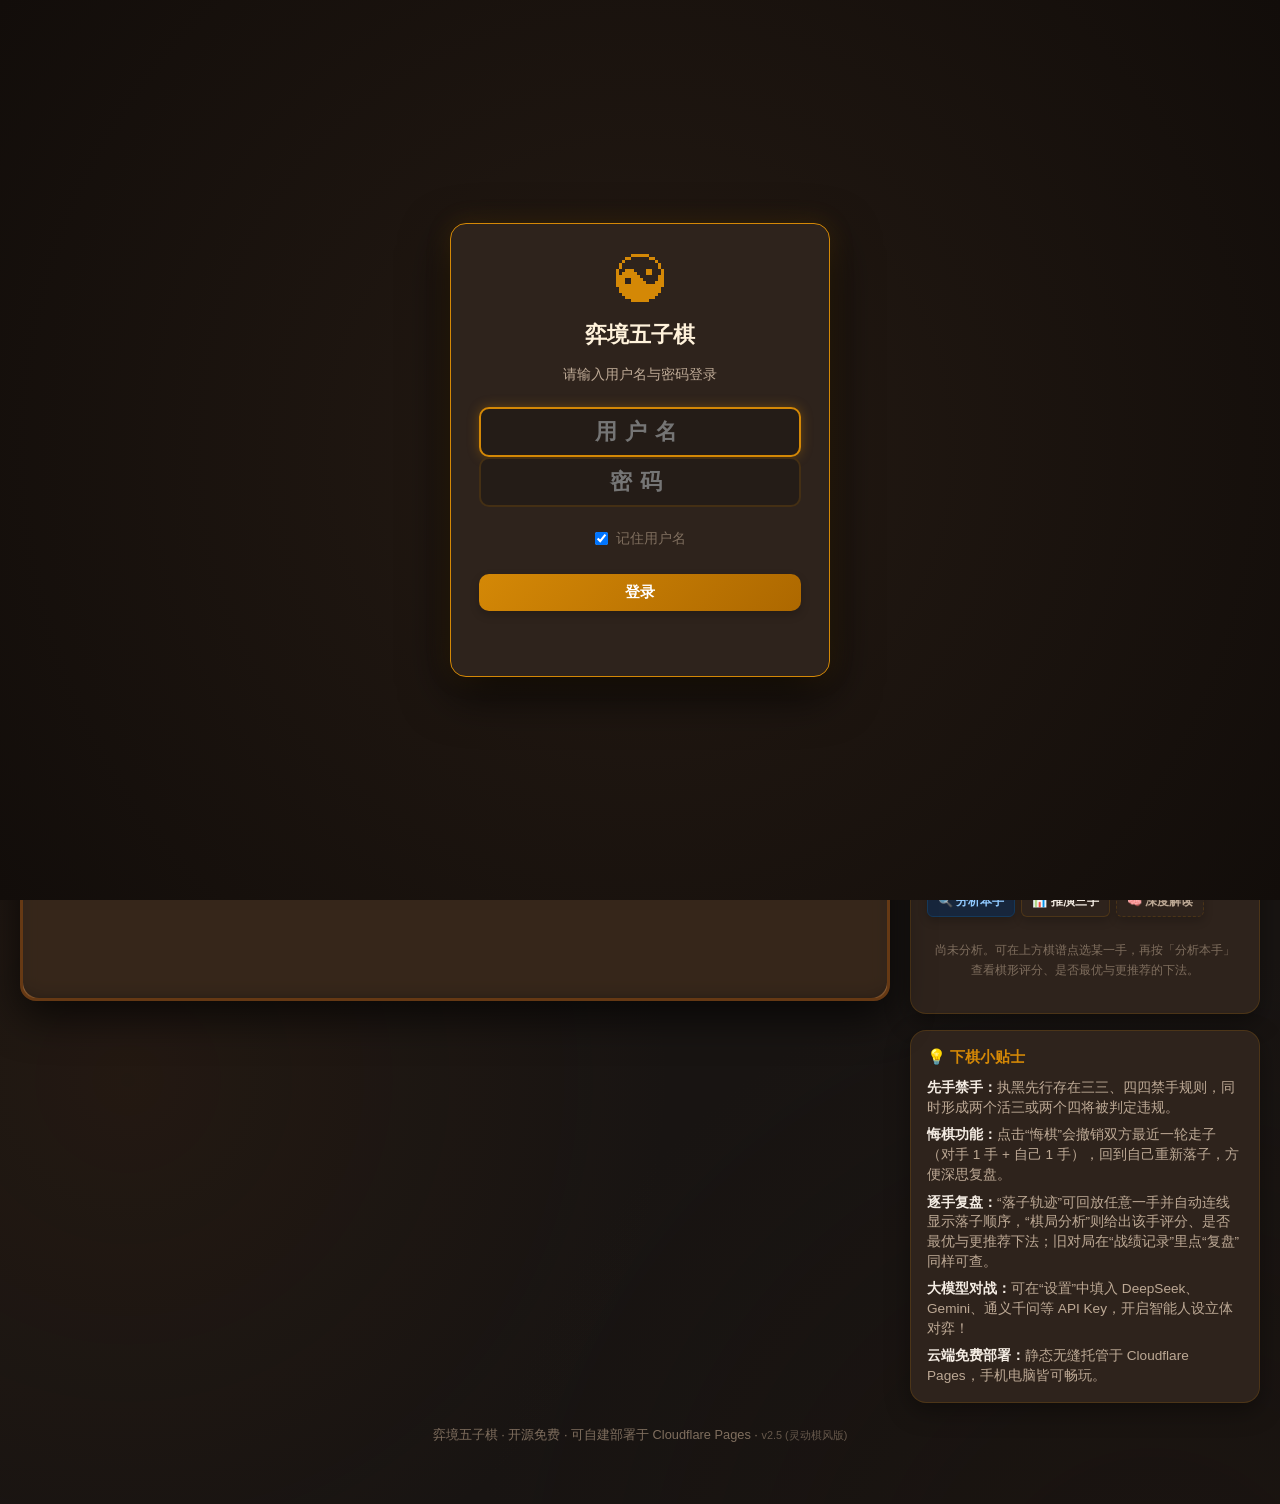
==== index.html @ d037db0f "fix: 深度支持 Claude/Anthropic 各种 SSE 流式结构与非流式数据提取" ====
<!DOCTYPE html>
<html lang="zh-CN">
<head>
  <meta charset="UTF-8">
  <meta name="viewport" content="width=device-width, initial-scale=1.0, maximum-scale=5.0, viewport-fit=cover">
  <title>弈境五子棋 · 多用户联机与 AI 对弈</title>
  <meta name="description" content="在线五子棋平台：多账号登录、实时联机对战、人机对弈（本地算法 / 大模型 DeepSeek、Gemini、OpenAI），先手三三四四禁手规则。">
  <link rel="stylesheet" href="css/style.css?v=2026.10.21-openmind-v6">
  <link rel="icon" href="data:image/svg+xml,<svg xmlns='http://www.w3.org/2000/svg' viewBox='0 0 100 100'><circle cx='50' cy='50' r='46' fill='%23222'/><circle cx='40' cy='38' r='10' fill='%23666'/></svg>">
  <script>
    (function() {
      try {
        // 上次登录过的设备先乐观放行，避免闪一下登录页；
        // 真正的会话校验由 app.js 调 /api/auth/me 完成，失败会退回登录页。
        if (localStorage.getItem('gomoku_session') === '1') {
          document.documentElement.classList.add('app-unlocked');
        }
      } catch (e) {}
    })();
  </script>
</head>
<body>
  <!-- 登录 / 首次初始化 -->
  <div id="authOverlay" class="auth-overlay">
    <div class="auth-card" id="authCard">
      <div class="auth-icon">☯</div>
      <h2 class="auth-title" id="authTitle">弈境五子棋</h2>
      <p class="auth-desc" id="authDesc">请输入用户名与密码登录</p>

      <div class="auth-input-group">
        <input type="text" id="authUsername" class="auth-input" maxlength="20"
               placeholder="用户名" autocomplete="username" autofocus>
        <input type="password" id="authPassword" class="auth-input" maxlength="128"
               placeholder="密码" autocomplete="current-password">
      </div>

      <div class="auth-remember-row">
        <label class="checkbox-label">
          <input type="checkbox" id="authRememberMe" checked> 记住用户名
        </label>
      </div>

      <button id="btnUnlockApp" class="btn btn-primary btn-block">登录</button>
      <div id="authErrorMsg" class="auth-error-msg"></div>
    </div>
  </div>

  <!-- 对局大厅 -->
  <div id="lobbyOverlay" class="lobby-overlay" hidden>
    <div class="lobby-panel">
      <header class="lobby-head">
        <div class="lobby-brand"><span class="logo-icon">☯</span> 对局大厅</div>
        <div class="lobby-user">
          <span id="lobbyUserText" class="lobby-user-text"></span>
          <button type="button" id="btnLobbyAdmin" class="btn btn-outline-sm" hidden>👥 用户管理</button>
          <button type="button" id="btnLobbyLogout" class="btn btn-outline-sm">退出登录</button>
        </div>
      </header>

      <div class="lobby-grid">
        <section class="lobby-card">
          <h3>♟ 开始对局</h3>
          <p class="card-hint">选好执棋方创建房间，把房间码发给对手</p>
          <div class="lobby-color-group" id="lobbyColorGroup">
            <button type="button" class="lobby-color-btn is-active" data-color="black">执黑先行</button>
            <button type="button" class="lobby-color-btn" data-color="white">执白后行</button>
            <button type="button" class="lobby-color-btn" data-color="random">随机</button>
          </div>
          <button type="button" id="btnCreateGame" class="btn btn-primary btn-block">＋ 创建房间</button>

          <hr class="lobby-hr">
          <h4>🔗 加入房间</h4>
          <div class="lobby-join-row">
            <input type="text" id="lobbyRoomInput" class="form-control" maxlength="6"
                   placeholder="6 位房间码" autocomplete="off">
            <button type="button" id="btnJoinGame" class="btn btn-info">加入</button>
          </div>

          <hr class="lobby-hr">
          <h4>🤖 与 AI 对弈</h4>
          <p class="card-hint">不等人，直接和本地算法或大模型下一局</p>
          <button type="button" id="btnPlayAI" class="btn btn-secondary btn-block">进入人机对弈</button>
        </section>

        <section class="lobby-card">
          <h3>📋 我的对局</h3>
          <div id="lobbyMyGames" class="lobby-list"><p class="lobby-empty">加载中…</p></div>
        </section>

        <section class="lobby-card">
          <h3>⏳ 等待中的房间</h3>
          <div id="lobbyWaiting" class="lobby-list"><p class="lobby-empty">加载中…</p></div>
          <hr class="lobby-hr">
          <h3>🟢 在线玩家</h3>
          <div id="lobbyOnline" class="lobby-list"><p class="lobby-empty">加载中…</p></div>
        </section>
      </div>
    </div>
  </div>

  <!-- 用户管理（仅管理员） -->
  <div id="adminModal" class="modal-overlay">
    <div class="modal-card">
      <div class="modal-header">
        <h2>👥 用户管理</h2>
        <button class="modal-close" id="btnAdminClose">&times;</button>
      </div>
      <div class="modal-body">
        <div class="admin-create">
          <input type="text" id="adminNewName" class="form-control" placeholder="用户名（3-20位）" maxlength="20">
          <input type="password" id="adminNewPass" class="form-control" placeholder="密码（≥6位）" maxlength="128">
          <select id="adminNewRole" class="form-control">
            <option value="user">普通用户</option>
            <option value="admin">管理员</option>
          </select>
          <button type="button" id="btnAdminCreate" class="btn btn-primary">＋ 新建</button>
        </div>
        <div id="adminError" class="admin-error"></div>
        <div id="adminUserList" class="admin-user-list"></div>
      </div>
    </div>
  </div>

  <div class="app-container">
    <!-- 顶部导航栏 -->
    <header class="navbar">
      <div class="nav-brand">
        <span class="logo-icon">☯</span>
        <h1>弈境五子棋</h1>
        <span class="badge badge-local" id="engineBadge">本地算法</span>
      </div>

      <div class="nav-quick-controls">
        <div class="quick-select-group">
          <label for="difficultySelect">难度：</label>
          <select id="difficultySelect" class="form-select-sm">
            <option value="low">入门低难度</option>
            <option value="medium" selected>业余中难度</option>
            <option value="high">大师高难度</option>
            <option value="pro">职业级 (VCF杀棋)</option>
          </select>
        </div>

        <div class="quick-select-group">
          <label for="engineSelect">模式：</label>
          <select id="engineSelect" class="form-select-sm">
            <option value="local" selected>本地算法 (人机)</option>
            <option value="llm">大模型 (人机)</option>
          </select>
        </div>

        <div class="quick-select-group" id="quickPlaystyleGroup" style="display: none;">
          <label for="quickPlaystyleSelect">棋风：</label>
          <select id="quickPlaystyleSelect" class="form-select-sm" title="大模型棋路风格">
            <option value="openmind" selected>🌌 天马行空</option>
            <option value="aggressive">⚔️ 狂暴猛攻</option>
            <option value="defensive">🛡️ 太极坚壁</option>
            <option value="balanced">⚖️ 经典稳健</option>
          </select>
        </div>

        <button id="btnLobby" class="btn-icon" title="返回对局大厅">🏛 大厅</button>
        <button id="btnSoundToggle" class="btn-icon" title="切换声音">🔊 声音开</button>
        <button id="btnRules" class="btn-icon" title="五子棋与禁手规则">📖 规则</button>
        <button id="btnAdmin" class="btn-icon" title="用户管理（仅管理员）" hidden>👥 用户</button>
        <span class="nav-user" id="navUser" title="当前登录用户"></span>
        <button id="btnLockApp" class="btn-icon" title="退出登录">🚪 退出</button>
      </div>
    </header>

    <!-- 战绩与状态快捷横幅 -->
    <section class="stats-banner">
      <div id="statsBarText" class="stats-summary">
        战绩加载中...
      </div>
      <div class="rules-pill" title="标准五子棋规则：先手黑棋不可下三三、四四禁手">
        ⚠️ 先手禁手限制已生效
      </div>
    </section>

    <!-- 核心棋盘与操作区 -->
    <main class="main-layout">
      <!-- 棋盘区域 -->
      <section class="board-wrapper">
        <div class="goban-frame">
          <canvas id="boardCanvas"></canvas>

          <!-- 开局面板：选择先手 → 正式开始 -->
          <div class="start-overlay" id="startOverlay">
            <div class="start-card">
              <div class="start-icon">☯</div>
              <h2 class="start-title">准备开局</h2>
              <p class="start-desc">选择你的执棋方，点击「开始对局」正式落子</p>

              <div class="start-color-group" id="startColorGroup">
                <button type="button" class="start-color-btn is-active" data-color="1">
                  <span class="stone-dot stone-dot-black"></span>
                  <span class="start-color-name">执黑先行</span>
                  <span class="start-color-hint">先手 · 受三三/四四禁手限制</span>
                </button>
                <button type="button" class="start-color-btn" data-color="2">
                  <span class="stone-dot stone-dot-white"></span>
                  <span class="start-color-name">执白后行</span>
                  <span class="start-color-hint">后手 · 无禁手限制</span>
                </button>
              </div>

              <button type="button" id="btnStartGame" class="btn btn-primary btn-block">▶ 开始对局</button>
            </div>
          </div>
        </div>
      </section>

      <!-- 侧边栏：对局控制面板 + AI 棋手卡片与对话 -->
      <aside class="side-panel">
        <!-- 对局状态卡 -->
        <div class="board-status-bar">
          <div class="status-left">
            <span id="turnBadge" class="turn-badge turn-black">黑方回合</span>
            <span id="statusText" class="status-text">轮到您落子</span>
          </div>
          <div class="status-right">
            <div class="stat-pill">
              <span class="pill-label">步数</span>
              <span id="stepCount" class="pill-value">0</span>
            </div>
            <div class="stat-pill">
              <span class="pill-label">时间</span>
              <span id="gameTimer" class="pill-value">00:00</span>
            </div>
          </div>
        </div>

        <!-- 操作按钮工具栏 -->
        <div class="toolbar">
          <button id="btnNewGame" class="btn btn-primary" title="重新开始一局">
            <span class="btn-icon-text">🔄</span> 重新开局
          </button>
          <button id="btnUndo" class="btn btn-warning" title="悔棋（撤销双方最近一轮，回到自己重新落子）">
            <span class="btn-icon-text">↩️</span> 悔棋
          </button>
          <button id="btnHint" class="btn btn-info" title="AI 为你提示当前最优落子点">
            <span class="btn-icon-text">💡</span> 走法提示
          </button>
          <button id="btnReplay" class="btn btn-secondary" title="进入/退出落子轨迹回放">
            <span class="btn-icon-text">⏪</span> 落子回放
          </button>
          <button id="btnAnalyze" class="btn btn-info" title="分析当前焦点那一手的棋形与优劣">
            <span class="btn-icon-text">🔍</span> 分析本手
          </button>
          <button id="btnResign" class="btn btn-danger" title="主动认输">
            <span class="btn-icon-text">🏳️</span> 认输
          </button>
          <button id="btnHistory" class="btn btn-secondary" title="查看战绩统计与历史记录">
            <span class="btn-icon-text">📜</span> 战绩记录
          </button>
          <button id="btnSettings" class="btn btn-secondary" title="配置对战难度、大模型接口与规则">
            <span class="btn-icon-text">⚙️</span> 设置
          </button>
        </div>

        <!-- AI 卡片 -->
        <div class="panel-card ai-card">
          <div class="ai-avatar-wrapper">
            <div class="ai-avatar">🤖</div>
            <div class="ai-info">
              <h3 id="aiCardTitle">AI 棋客</h3>
              <div class="ai-meta-row">
                <span class="ai-tag">博弈对手</span>
                <span class="ai-playstyle-pill" id="aiPlaystylePill" style="display: none;">🌌 天马行空</span>
              </div>
            </div>
          </div>

          <!-- AI 实时对话气泡 -->
          <div id="aiSpeechBubble" class="ai-speech-bubble">
            <div class="bubble-arrow"></div>
            <p id="aiSpeechText">棋逢对手，请赐教！</p>
          </div>
        </div>

        <!-- 落子轨迹与逐手回放 -->
        <div class="panel-card replay-card" id="replayCard">
          <div class="card-head">
            <h4 id="replayTitle">📜 落子轨迹</h4>
            <span class="head-badge" id="replayCount">0 手</span>
          </div>
          <p class="card-hint" id="replayHint">点击任意一手即可跳回当时的盘面</p>

          <div class="play-bar">
            <button id="btnRepFirst" class="btn-step" title="回到第 1 手">⏮</button>
            <button id="btnRepPrev" class="btn-step" title="上一手（键盘 ←）">◀</button>
            <button id="btnRepPlay" class="btn-step btn-step-play" title="自动播放棋谱">播放</button>
            <button id="btnRepNext" class="btn-step" title="下一手（键盘 →）">▶</button>
            <button id="btnRepLast" class="btn-step" title="跳到最新一手">⏭</button>
            <select id="repSpeed" class="form-select-sm rep-speed" title="自动播放速度">
              <option value="1500">慢</option>
              <option value="900" selected>常</option>
              <option value="450">快</option>
            </select>
          </div>

          <input type="range" id="repSlider" class="rep-slider" min="1" max="1" step="1" value="1" aria-label="回放进度">

          <div id="moveListContainer" class="move-list"></div>

          <button id="btnRepExit" class="btn btn-warning btn-block btn-sm" hidden>↩️ 返回当前对局</button>
        </div>

        <!-- 逐手 AI 分析 -->
        <div class="panel-card analysis-card" id="analysisCard">
          <div class="card-head">
            <h4>🔍 棋局分析</h4>
            <span class="head-badge" id="analysisScope">最新一手</span>
          </div>
          <p class="card-hint">本地引擎逐手定量评估，还可让大模型展开讲棋</p>

          <div class="analysis-actions">
            <button id="btnAnalyzeMove" class="btn btn-info btn-sm">🔍 分析本手</button>
            <button id="btnAnalyzeNext" class="btn btn-secondary btn-sm" title="推演接下来三手最可能的变化">📊 推演三手</button>
            <button id="btnAnalyzeDeep" class="btn btn-ghost btn-sm" title="调用已配置的大模型展开教练式讲解">🧠 深度解读</button>
          </div>

          <div id="analysisResult" class="analysis-result">
            <div class="empty-hint">尚未分析。可在上方棋谱点选某一手，再按「分析本手」查看棋形评分、是否最优与更推荐的下法。</div>
          </div>
        </div>

        <!-- 快速功能指南 -->
        <div class="panel-card tips-card">
          <h4>💡 下棋小贴士</h4>
          <ul class="tips-list">
            <li><strong>先手禁手：</strong>执黑先行存在三三、四四禁手规则，同时形成两个活三或两个四将被判定违规。</li>
            <li><strong>悔棋功能：</strong>点击“悔棋”会撤销双方最近一轮走子（对手 1 手 + 自己 1 手），回到自己重新落子，方便深思复盘。</li>
            <li><strong>逐手复盘：</strong>“落子轨迹”可回放任意一手并自动连线显示落子顺序，“棋局分析”则给出该手评分、是否最优与更推荐下法；旧对局在“战绩记录”里点“复盘”同样可查。</li>
            <li><strong>大模型对战：</strong>可在“设置”中填入 DeepSeek、Gemini、通义千问等 API Key，开启智能人设立体对弈！</li>
            <li><strong>云端免费部署：</strong>静态无缝托管于 Cloudflare Pages，手机电脑皆可畅玩。</li>
          </ul>
        </div>
      </aside>
    </main>

    <!-- 底部版权 -->
    <footer class="footer">
      <p>弈境五子棋 · 开源免费 · 可自建部署于 Cloudflare Pages · <span class="version-tag" style="opacity: 0.75; font-size: 0.85em;">v2.5 (灵动棋风版)</span></p>
    </footer>
  </div>

  <!-- Toast 提示组件 -->
  <div id="toast" class="toast"></div>

  <!-- 1. 设置弹窗 Modal -->
  <div id="settingsModal" class="modal-overlay">
    <div class="modal-card">
      <div class="modal-header">
        <h2>⚙️ 对弈与大模型设置</h2>
        <button class="modal-close">&times;</button>
      </div>

      <div class="modal-body">
        <!-- 先后手选择 -->
        <div class="form-group">
          <label class="form-label">执棋方选择：</label>
          <div class="radio-group">
            <label class="radio-label">
              <input type="radio" name="cfgPlayerColor" value="1"> 玩家执黑 (先手)
            </label>
            <label class="radio-label">
              <input type="radio" name="cfgPlayerColor" value="2"> 玩家执白 (后手，AI先下)
            </label>
          </div>
        </div>

        <!-- 对战模式选择 -->
        <div class="form-group">
          <label class="form-label">对弈模式：</label>
          <div class="radio-group">
            <label class="radio-label">
              <input type="radio" name="cfgAiEngine" value="local"> 本地智能算法 (人机对弈，零延迟免Key)
            </label>
            <label class="radio-label">
              <input type="radio" name="cfgAiEngine" value="llm"> 大模型 API (人机对弈，DeepSeek/Gemini等)
            </label>
          </div>
          <p class="card-hint">想和其他棋友对弈？请到「大厅」创建房间，或输入对方的房间码加入。</p>
        </div>

        <!-- 本地难度选择 -->
        <div class="form-group">
          <label class="form-label">本地引擎难度等级：</label>
          <div class="radio-group">
            <label class="radio-label">
              <input type="radio" name="cfgDifficulty" value="low"> 入门低难度 (轻松休闲)
            </label>
            <label class="radio-label">
              <input type="radio" name="cfgDifficulty" value="medium"> 业余中难度 (攻守兼备)
            </label>
            <label class="radio-label">
              <input type="radio" name="cfgDifficulty" value="high"> 大师高难度 (Alpha-Beta深度搜索)
            </label>
            <label class="radio-label">
              <input type="radio" name="cfgDifficulty" value="pro"> 职业级 (VCF连续冲四杀 + 后台深度搜索，每步约1.5秒)
            </label>
          </div>
        </div>

        <!-- 规则选项 -->
        <div class="form-group">
          <label class="form-label">规则限制：</label>
          <div class="checkbox-group">
            <label class="checkbox-label">
              <input type="checkbox" id="cfgCheckDoubleThree" checked> 开启先手三三禁手规则 (严格限制先手黑棋不可下双活三)
            </label>
            <label class="checkbox-label">
              <input type="checkbox" id="cfgCheckDoubleFour" checked> 开启先手四四禁手规则 (严格限制先手黑棋不可下双四)
            </label>
            <label class="checkbox-label">
              <input type="checkbox" id="cfgShowForbiddenMarks" checked> 在棋盘上以红色微标记提示当前禁手点
            </label>
            <label class="checkbox-label">
              <input type="checkbox" id="cfgShowMoveNumbers" checked> 在每颗棋子上标注手数（电子墨水屏/低对比度屏上更易分辨）
            </label>
          </div>
        </div>

        <!-- 大模型专用配置区块 -->
        <div id="llmConfigSection" class="llm-config-box">
          <h3 class="box-title">🤖 大模型 API 配置</h3>
          <p class="box-desc">支持任意兼容 OpenAI 接口规范的服务商。密钥保存在您的本地浏览器中，安全无泄露风险。落子采用流式输出，思考过程实时可见；若 45 秒内收不到任何数据，将自动改由本地引擎代下。</p>

          <div class="form-group">
            <label class="form-label">快速选择服务商：</label>
            <select id="cfgLlmProvider" class="form-control">
              <option value="deepseek">DeepSeek (推荐，高智商对弈)</option>
              <option value="gemini">Google Gemini (OpenAI兼容端点)</option>
              <option value="openai">OpenAI (ChatGPT)</option>
              <option value="qwen">阿里通义千问 (DashScope)</option>
              <option value="moonshot">月之暗面 (Kimi)</option>
              <option value="custom">自定义 / 本地 Ollama / OneAPI</option>
            </select>
          </div>

          <div class="form-group">
            <label class="form-label">API 基础路径 (Base URL)：</label>
            <input type="text" id="cfgLlmBaseUrl" class="form-control" placeholder="https://api.deepseek.com/v1">
          </div>

          <div class="form-group">
            <label class="form-label">API Key：</label>
            <div class="input-with-button">
              <input type="password" id="cfgLlmApiKey" class="form-control" placeholder="sk-xxxxxxxxxxxxxxxx">
              <button type="button" id="btnToggleKeyVisibility" class="btn btn-outline-sm">👁️ 显示</button>
            </div>
          </div>

          <div class="form-group">
            <label class="form-label">模型名称 (Model)：</label>
            <input type="text" id="cfgLlmModel" class="form-control" placeholder="deepseek-chat">
          </div>

          <div class="form-group">
            <label class="form-label">AI 对话人设性格：</label>
            <select id="cfgLlmPersona" class="form-control">
              <option value="humorous">幽默话痨 (风趣幽默，爱唠叨吐槽)</option>
              <option value="master">世外高人 (沉稳儒雅，蕴含禅意哲理)</option>
              <option value="tsundere">傲娇对手 (嘴硬心软，好胜心强)</option>
              <option value="analytical">严谨冷静 (理性精密，战术推演)</option>
            </select>
          </div>

          <div class="form-group">
            <label class="form-label">AI 战略棋风偏好 (打破套路)：</label>
            <select id="cfgLlmPlaystyle" class="form-control">
              <option value="openmind" selected>🌌 天马行空 (奇兵诡道，大局外势，局局不同 · 推荐)</option>
              <option value="aggressive">⚔️ 狂暴猛攻 (侵略如火，步步紧逼，主动做杀)</option>
              <option value="defensive">🛡️ 太极坚壁 (不动如山，严密防守，封堵要冲)</option>
              <option value="balanced">⚖️ 经典稳健 (攻守兼备，厚积薄发，大师风范)</option>
            </select>
            <p class="form-hint" style="font-size: 0.8rem; color: var(--text-dim); margin-top: 4px;">
              💡 选择「天马行空」时，大模型将获得 15x15 全局大局视野，不拘泥于死板局部，真正展现不同模型的战略灵性！
            </p>
          </div>

          <div class="form-group">
            <label class="form-label">思维活跃度 (Temperature: <span id="cfgTempDisplay">0.85</span>)：</label>
            <div class="range-with-val" style="display: flex; align-items: center; gap: 10px;">
              <input type="range" id="cfgLlmTemperature" class="form-control" min="0.1" max="1.2" step="0.05" value="0.85" style="flex: 1;">
            </div>
            <p class="form-hint" style="font-size: 0.8rem; color: var(--text-dim); margin-top: 4px;">
              数值越高，棋路越发散灵动、局局千变万化；数值越低，走法越收敛固定（推理模型如 R1/o1 忽略此项）。
            </p>
          </div>

          <div class="test-row">
            <button type="button" id="btnTestLlm" class="btn btn-secondary">🩺 检测模型（连通 + 对弈实测）</button>
          </div>
          <div id="llmTestResult" class="test-result"></div>
        </div>

        <!-- 跨设备配置同步 -->
        <div id="syncSection" class="sync-box">
          <h3 class="box-title">☁️ 跨设备同步配置</h3>
          <p class="box-desc">
            PC 上填好大模型后点「上传」得到一个同步码，手机浏览器输入同一串码点「拉取并套用」即可，省去在手机上敲长密钥。
            只同步设置（含 API Key、难度、先后手、规则与音效），不同步棋谱与战绩；云端保存 30 天，可随时覆盖上传或清除。
          </p>

          <div class="form-group">
            <label class="form-label" for="syncCodeInput">同步码：</label>
            <div class="sync-code-row">
              <input type="text" id="syncCodeInput" class="form-control sync-code-input" maxlength="16"
                     placeholder="10 位字母数字，或点右侧「🎲 新建」" autocomplete="off"
                     autocapitalize="characters" spellcheck="false">
              <button type="button" id="btnSyncNewCode" class="btn btn-outline-sm" title="随机生成一个新同步码">🎲 新建</button>
            </div>
          </div>

          <div class="sync-actions">
            <button type="button" id="btnSyncUpload" class="btn btn-primary btn-sm" title="把本机当前设置上传到该同步码">⬆️ 上传本机设置</button>
            <button type="button" id="btnSyncDownload" class="btn btn-info btn-sm" title="用该同步码的云端配置覆盖本机">⬇️ 拉取并套用</button>
            <button type="button" id="btnSyncCopy" class="btn btn-ghost btn-sm" title="复制同步码">📋 复制码</button>
            <button type="button" id="btnSyncDelete" class="btn btn-outline-danger btn-sm" title="删除云端保存的配置">🗑 清除云端</button>
          </div>

          <div id="syncStatus" class="sync-status"></div>

          <label class="checkbox-label sync-auto-row">
            <input type="checkbox" id="cfgSyncAuto" checked> 打开页面时自动拉取该同步码里更新过的配置（仅本机生效）
          </label>
        </div>
      </div>

      <div class="modal-footer">
        <button id="btnSaveSettings" class="btn btn-primary">保存设置</button>
      </div>
    </div>
  </div>

  <!-- 2. 战绩与历史记录 Modal -->
  <div id="historyModal" class="modal-overlay">
    <div class="modal-card modal-lg">
      <div class="modal-header">
        <h2>📜 战绩统计与历史对局</h2>
        <button class="modal-close">&times;</button>
      </div>

      <div class="modal-body">
        <!-- 统计面板 -->
        <div class="stats-grid">
          <div class="stat-card">
            <span class="stat-number" id="histTotal">0</span>
            <span class="stat-name">总对局</span>
          </div>
          <div class="stat-card text-success">
            <span class="stat-number" id="histWins">0</span>
            <span class="stat-name">胜局</span>
          </div>
          <div class="stat-card text-danger">
            <span class="stat-number" id="histLosses">0</span>
            <span class="stat-name">败局</span>
          </div>
          <div class="stat-card text-warning">
            <span class="stat-number" id="histWinRate">0%</span>
            <span class="stat-name">综合胜率</span>
          </div>
          <div class="stat-card">
            <span class="stat-number" id="histStreak">0</span>
            <span class="stat-name">最高连胜</span>
          </div>
        </div>

        <!-- 历史列表 -->
        <h3 class="section-title">最近对局明细</h3>
        <div id="historyListContainer" class="history-list">
          <div class="empty-hint">暂无对局历史记录</div>
        </div>
      </div>

      <div class="modal-footer modal-footer-between">
        <button id="btnClearHistory" class="btn btn-outline-danger">清空所有记录</button>
        <button class="btn btn-secondary modal-close">关闭</button>
      </div>
    </div>
  </div>

  <!-- 3. 赢局与终局提示 Modal -->
  <div id="winModal" class="modal-overlay">
    <div class="modal-card modal-sm text-center">
      <div class="win-icon" id="winModalIcon">🏆</div>
      <h2 id="winModalTitle" class="win-title">恭喜获胜！</h2>
      <p id="winModalSubtitle" class="win-subtitle">棋局精彩绝伦！</p>

      <div class="win-details">
        <div class="detail-row">
          <span>总落子步数：</span>
          <strong id="winModalTurns">0 步</strong>
        </div>
        <div class="detail-row">
          <span>对局耗时：</span>
          <strong id="winModalTime">00:00</strong>
        </div>
        <div class="detail-row">
          <span>对阵对手：</span>
          <strong id="winModalMode">本地算法</strong>
        </div>
      </div>

      <div class="win-actions">
        <button id="btnWinModalNewGame" class="btn btn-primary btn-block">再来一局</button>
        <button id="btnWinModalViewHistory" class="btn btn-secondary btn-block">查看对局战绩</button>
      </div>
    </div>
  </div>

  <!-- 4. 规则说明 Modal -->
  <div id="rulesModal" class="modal-overlay">
    <div class="modal-card">
      <div class="modal-header">
        <h2>📖 五子棋与先手禁手规则说明</h2>
        <button class="modal-close">&times;</button>
      </div>

      <div class="modal-body rules-content">
        <h3>1. 基本规则</h3>
        <p>五子棋在 15×15 的棋盘上进行，黑先白后，双方轮流落子。任何一方率先在横向、纵向或对角线方向连成五颗同色棋子，即获得胜利。</p>

        <h3>2. 先手优势与【禁手规则】</h3>
        <p>现代竞技五子棋（连珠规则）中，先手黑棋拥有极大的先行进攻优势。如果不加限制，黑棋必胜。因此国际比赛对先手黑棋施加了禁手规则：</p>
        <ul>
          <li><strong>三三禁手：</strong>黑棋一子落下，若同时形成两个或两个以上的“活三”，则判定为违规禁手，黑棋不可在此落子。</li>
          <li><strong>四四禁手：</strong>黑棋一子落下，若同时形成两个或两个以上的“四”（活四与冲四都计入），同样判定为违规禁手。</li>
          <li><strong>长连禁手：</strong>黑棋一子落下形成 6 颗及以上连子，判定为违规禁手（白棋连成 6 颗或以上则算获胜）。</li>
          <li><strong>什么是活三？</strong>两端均未被白棋封堵、下一步即可成“活四”的三颗黑子（如 <code>_XXX_</code> 或跳三 <code>_X_XX_</code>）。</li>
          <li><strong>四三不算禁手：</strong>一子同时形成一个“四”和一个“活三”（四三杀），是黑棋唯一合法的取胜手段。判定时某方向已成“四”就不再重复计入活三，否则四三杀会被误判成三三禁手。</li>
          <li><strong>白棋无禁手：</strong>后手白棋没有任何禁手限制，可以下三三、四四，白棋连成6颗或以上也算获胜。</li>
          <li><strong>五连优先：</strong>若黑棋落子形成五连的同时也构成了禁手，以五连获胜优先，不算禁手。</li>
        </ul>

        <h3>3. 游戏功能特性</h3>
        <ul>
          <li><strong>悔棋：</strong>点击悔棋按钮，将撤销双方最近一轮的走子，随时可重新深思。</li>
          <li><strong>大模型对弈：</strong>切换为大模型模式后，AI 具备个性人设（幽默吐槽、棋圣禅意等），边下棋边对话，趣味盎然。</li>
          <li><strong>战绩持久保存：</strong>对局胜负、胜率、最高连胜自动保存在您的设备中，随时查看复盘。</li>
        </ul>
      </div>

      <div class="modal-footer">
        <button class="btn btn-primary modal-close">了解了，开始下棋</button>
      </div>
    </div>
  </div>

  <script type="module" src="js/app.js?v=2026.10.21-openmind-v6"></script>
</body>
</html>
---- css/style.css ----
/* ==========================================================================
   弈境五子棋 · 现代东方典雅风视觉样式 (Gomoku Modern Oriental Theme)
   ========================================================================== */

:root {
  --bg-primary: #181412;
  --bg-secondary: #241c17;
  --bg-card: #2e231c;
  --bg-card-hover: #3a2c23;
  --wood-border: #7c481d;
  --wood-glow: rgba(212, 136, 6, 0.25);
  
  --text-main: #f5ede4;
  --text-muted: #bda995;
  --text-dim: #7f6e5e;

  --accent-gold: #d48806;
  --accent-gold-hover: #faad14;
  --accent-green: #389e0d;
  --accent-red: #cf1322;
  --accent-blue: #1677ff;

  --border-subtle: rgba(212, 136, 6, 0.18);
  --radius-sm: 6px;
  --radius-md: 10px;
  --radius-lg: 16px;
  --shadow-lg: 0 12px 36px rgba(0, 0, 0, 0.55);
}

* {
  box-sizing: border-box;
  margin: 0;
  padding: 0;
  -webkit-tap-highlight-color: transparent;
}

html {
  height: 100%;
  overflow-x: hidden;
  overflow-y: auto;
  -webkit-overflow-scrolling: touch;
}

body {
  font-family: -apple-system, BlinkMacSystemFont, "Segoe UI", Roboto, "PingFang SC", "Hiragino Sans GB", "Microsoft YaHei", sans-serif;
  background-color: var(--bg-primary);
  background-image: 
    radial-gradient(circle at 10% 20%, rgba(95, 50, 15, 0.15) 0%, transparent 40%),
    radial-gradient(circle at 90% 80%, rgba(30, 18, 10, 0.3) 0%, transparent 50%);
  color: var(--text-main);
  min-height: 100%;
  display: flex;
  flex-direction: column;
  overflow-x: hidden;
  overflow-y: auto;
  -webkit-overflow-scrolling: touch;
  touch-action: pan-y;
}

/* 页面主容器 */
.app-container {
  max-width: 1560px;
  margin: 0 auto;
  padding: 16px 20px 60px 20px;
  display: flex;
  flex-direction: column;
  flex: 1;
  width: 100%;
}

/* ================= 1. 顶部导航栏 ================= */
.navbar {
  display: flex;
  align-items: center;
  justify-content: space-between;
  flex-wrap: wrap;
  gap: 12px;
  padding-bottom: 12px;
  border-bottom: 1px solid var(--border-subtle);
}

.nav-brand {
  display: flex;
  align-items: center;
  gap: 10px;
}

.nav-brand .logo-icon {
  font-size: 1.8rem;
  color: var(--accent-gold);
  line-height: 1;
}

.nav-brand h1 {
  font-size: 1.45rem;
  font-weight: 700;
  letter-spacing: 1px;
  background: linear-gradient(135deg, #fff2db 0%, #e0aa62 100%);
  -webkit-background-clip: text;
  -webkit-text-fill-color: transparent;
}

.badge {
  font-size: 0.75rem;
  padding: 3px 8px;
  border-radius: 12px;
  font-weight: 600;
}

.badge-local {
  background: rgba(82, 196, 26, 0.15);
  color: #73d13d;
  border: 1px solid rgba(82, 196, 26, 0.3);
}

.badge-llm {
  background: rgba(22, 119, 255, 0.15);
  color: #69b1ff;
  border: 1px solid rgba(22, 119, 255, 0.3);
}

.badge-pvp {
  background: rgba(250, 140, 22, 0.18);
  color: #ffa940;
  border: 1px solid rgba(250, 140, 22, 0.35);
}

.nav-quick-controls {
  display: flex;
  align-items: center;
  flex-wrap: wrap;
  gap: 10px;
}

.quick-select-group {
  display: flex;
  align-items: center;
  gap: 6px;
  font-size: 0.88rem;
  color: var(--text-muted);
}

.form-select-sm {
  background: var(--bg-card);
  border: 1px solid var(--border-subtle);
  color: var(--text-main);
  padding: 5px 10px;
  border-radius: var(--radius-sm);
  font-size: 0.85rem;
  outline: none;
  cursor: pointer;
}

.form-select-sm:focus {
  border-color: var(--accent-gold);
}

.btn-icon {
  background: var(--bg-card);
  border: 1px solid var(--border-subtle);
  color: var(--text-main);
  padding: 5px 12px;
  border-radius: var(--radius-sm);
  font-size: 0.85rem;
  cursor: pointer;
  transition: all 0.2s ease;
}

.btn-icon:hover {
  background: var(--bg-card-hover);
  border-color: var(--accent-gold);
}

.btn-icon.muted {
  opacity: 0.6;
}

/* ================= 2. 状态与战绩横幅 ================= */
.stats-banner {
  display: flex;
  align-items: center;
  justify-content: space-between;
  flex-wrap: wrap;
  gap: 8px;
  margin: 12px 0 16px 0;
  padding: 8px 16px;
  background: var(--bg-secondary);
  border-radius: var(--radius-md);
  border: 1px solid var(--border-subtle);
  font-size: 0.9rem;
}

.winrate-highlight {
  color: var(--accent-gold);
  font-weight: 600;
}

.rules-pill {
  font-size: 0.8rem;
  color: #ff9c6e;
  background: rgba(250, 84, 28, 0.12);
  padding: 3px 10px;
  border-radius: 12px;
  border: 1px solid rgba(250, 84, 28, 0.25);
}

/* ================= 2b. 对局中：收窄顶部，把纵向空间让给棋盘 =================
   棋盘是正方形，尺寸上限 = min(容器宽度, 视口高度 − 顶部占用)，
   在 16:9 桌面上几乎总是被「视口高度」卡住。对局时把导航栏压薄、收起战绩横幅，
   就能把省下的高度全部换成棋盘尺寸（1920×1080 下约 +11%）。
   由 js/app.js 的 syncGameChrome() 根据 gameStatus 切换 body.in-game。 */
body.in-game .app-container {
  padding-top: 8px;
}

body.in-game .navbar {
  gap: 8px;
  padding-bottom: 6px;
}

body.in-game .nav-brand .logo-icon {
  font-size: 1.3rem;
}

body.in-game .nav-brand h1 {
  font-size: 1.12rem;
  letter-spacing: 0.5px;
}

body.in-game .nav-quick-controls .btn-icon {
  padding: 3px 9px;
  font-size: 0.8rem;
}

/* 战绩横幅在对局中收起（棋盘下方/右栏的状态卡仍然显示实时信息） */
body.in-game .stats-banner {
  display: none;
}

/* ================= 3. 核心布局 ================= */
/* 宽屏：左侧几乎全部让给棋盘，右侧是控制面板 */
.main-layout {
  display: grid;
  grid-template-columns: minmax(0, 1fr) 350px;
  gap: 20px;
  align-items: start;
}

.board-wrapper {
  display: flex;
  flex-direction: column;
  align-items: center;
  width: 100%;
}

/* 棋盘木框：尺寸由 js/board.js 精确计算（可用宽度 vs 视口高度预算），
   这里只给一个宽松上限兜底。木框宽度会被 JS 收紧到刚好包住棋盘，
   避免出现「木框比棋盘大一圈、露出底色」的情况。 */
.goban-frame {
  position: relative;
  width: 100%;
  max-width: 100%;
  aspect-ratio: 1 / 1;
  background: #a46a36;
  padding: 8px;
  border-radius: var(--radius-lg);
  box-shadow: 
    0 16px 40px rgba(0, 0, 0, 0.65),
    inset 0 2px 4px rgba(255, 255, 255, 0.2),
    inset 0 -3px 6px rgba(0, 0, 0, 0.4);
  border: 3px solid #663914;
  display: flex;
  justify-content: center;
  align-items: center;
  touch-action: pan-y;
}

#boardCanvas {
  width: 100%;
  height: 100%;
  border-radius: calc(var(--radius-lg) - 6px);
  cursor: pointer;
  touch-action: pan-y;
}

/* ================= 3b. 开局面板（先手选择 + 正式开始） ================= */
.start-overlay {
  position: absolute;
  inset: 0;
  z-index: 20;
  display: flex;
  align-items: center;
  justify-content: center;
  padding: 16px;
  border-radius: var(--radius-lg);
  background: rgba(24, 20, 18, 0.78);
  backdrop-filter: blur(7px);
  -webkit-backdrop-filter: blur(7px);
}

.start-overlay[hidden] {
  display: none;
}

.start-card {
  width: 100%;
  max-width: 360px;
  max-height: 100%;
  overflow-y: auto;
  display: flex;
  flex-direction: column;
  gap: 12px;
  padding: 22px 20px;
  text-align: center;
  background: var(--bg-card);
  border: 1px solid var(--accent-gold);
  border-radius: var(--radius-lg);
  box-shadow: 0 16px 48px rgba(0, 0, 0, 0.7), 0 0 24px rgba(212, 136, 6, 0.15);
  animation: auth-fadein 0.28s cubic-bezier(0.4, 0, 0.2, 1);
}

.start-icon {
  font-size: 2.2rem;
  line-height: 1;
  color: var(--accent-gold);
}

.start-title {
  font-size: 1.2rem;
  font-weight: 700;
  color: #fff2db;
}

.start-desc {
  font-size: 0.82rem;
  line-height: 1.45;
  color: var(--text-muted);
}

.start-color-group {
  display: grid;
  grid-template-columns: 1fr 1fr;
  gap: 10px;
  margin: 2px 0;
}

.start-color-btn {
  display: flex;
  flex-direction: column;
  align-items: center;
  gap: 6px;
  padding: 13px 8px;
  font-family: inherit;
  color: var(--text-main);
  background: var(--bg-secondary);
  border: 2px solid var(--border-subtle);
  border-radius: var(--radius-md);
  cursor: pointer;
  transition: all 0.2s ease;
}

.start-color-btn:hover {
  background: var(--bg-card-hover);
  border-color: var(--accent-gold);
}

.start-color-btn.is-active {
  background: rgba(212, 136, 6, 0.14);
  border-color: var(--accent-gold);
  box-shadow: 0 0 0 3px rgba(212, 136, 6, 0.16);
}

.stone-dot {
  display: block;
  width: 26px;
  height: 26px;
  border-radius: 50%;
}

.stone-dot-black {
  background: radial-gradient(circle at 34% 30%, #6e6e6e 0%, #1c1c1c 62%, #000 100%);
  box-shadow: inset 0 -2px 4px rgba(0, 0, 0, 0.6), 0 2px 5px rgba(0, 0, 0, 0.5);
}

.stone-dot-white {
  background: radial-gradient(circle at 34% 30%, #ffffff 0%, #f2f2f2 58%, #cfcfcf 100%);
  box-shadow: inset 0 -2px 4px rgba(0, 0, 0, 0.18), 0 2px 5px rgba(0, 0, 0, 0.35);
}

.start-color-name {
  font-size: 0.9rem;
  font-weight: 600;
}

.start-color-hint {
  font-size: 0.7rem;
  line-height: 1.3;
  color: var(--text-dim);
}

/* 对局状态卡（宽屏时位于右栏，窄屏时落到棋盘下方） */
.board-status-bar {
  display: flex;
  align-items: center;
  justify-content: space-between;
  flex-wrap: wrap;
  gap: 8px;
  width: 100%;
  padding: 10px 14px;
  background: var(--bg-card);
  border-radius: var(--radius-md);
  border: 1px solid var(--border-subtle);
}

.status-left {
  display: flex;
  align-items: center;
  gap: 12px;
}

.turn-badge {
  padding: 4px 12px;
  border-radius: 16px;
  font-size: 0.85rem;
  font-weight: 600;
  letter-spacing: 0.5px;
}

.turn-black {
  background: #000;
  color: #fff;
  border: 1px solid #444;
}

.turn-white {
  background: #f0f0f0;
  color: #111;
  border: 1px solid #ccc;
}

.turn-ended {
  background: #555;
  color: #ddd;
}

.status-text {
  font-size: 0.95rem;
  font-weight: 500;
}

.status-text.ai-thinking {
  color: var(--accent-gold);
  animation: pulse-text 1.5s infinite;
}

@keyframes pulse-text {
  0%, 100% { opacity: 1; }
  50% { opacity: 0.5; }
}

.status-right {
  display: flex;
  align-items: center;
  gap: 10px;
}

.stat-pill {
  display: flex;
  align-items: center;
  gap: 6px;
  background: var(--bg-secondary);
  padding: 4px 10px;
  border-radius: var(--radius-sm);
  font-size: 0.85rem;
}

.pill-label {
  color: var(--text-dim);
}

.pill-value {
  color: var(--text-main);
  font-weight: 600;
  font-variant-numeric: tabular-nums;
}

/* 按钮工具栏：右栏中排成两列网格 */
.toolbar {
  display: grid;
  grid-template-columns: repeat(2, minmax(0, 1fr));
  gap: 8px;
  width: 100%;
}

.toolbar .btn {
  width: 100%;
  padding: 9px 10px;
  white-space: nowrap;
}

.btn {
  display: inline-flex;
  align-items: center;
  justify-content: center;
  gap: 6px;
  padding: 9px 18px;
  font-size: 0.92rem;
  font-weight: 600;
  border-radius: var(--radius-md);
  border: none;
  cursor: pointer;
  transition: all 0.2s cubic-bezier(0.4, 0, 0.2, 1);
  box-shadow: 0 4px 10px rgba(0, 0, 0, 0.2);
}

.btn:active {
  transform: translateY(1px);
}

.btn-primary {
  background: linear-gradient(135deg, #d48806 0%, #ad6800 100%);
  color: #fff;
}
.btn-primary:hover {
  background: linear-gradient(135deg, #faad14 0%, #d48806 100%);
}

.btn-warning {
  background: #3e3223;
  color: #ffe58f;
  border: 1px solid #876800;
}
.btn-warning:hover {
  background: #53422e;
}

.btn-info {
  background: #17263c;
  color: #91caff;
  border: 1px solid #15395b;
}
.btn-info:hover {
  background: #203554;
}

.btn-danger {
  background: #3a1d1d;
  color: #ffa39e;
  border: 1px solid #822727;
}
.btn-danger:hover {
  background: #502727;
}

.btn-secondary {
  background: var(--bg-card);
  color: var(--text-main);
  border: 1px solid var(--border-subtle);
}
.btn-secondary:hover {
  background: var(--bg-card-hover);
  border-color: var(--accent-gold);
}

.btn-outline-danger {
  background: transparent;
  color: #ff7875;
  border: 1px solid #ff4d4f;
  padding: 8px 16px;
  border-radius: var(--radius-md);
  cursor: pointer;
}
.btn-outline-danger:hover {
  background: rgba(255, 77, 79, 0.1);
}

.btn-block {
  width: 100%;
  margin-top: 10px;
}

/* ================= 4. 侧边栏 ================= */
.side-panel {
  display: flex;
  flex-direction: column;
  gap: 16px;
}

.panel-card {
  background: var(--bg-card);
  border-radius: var(--radius-lg);
  border: 1px solid var(--border-subtle);
  padding: 16px;
  box-shadow: 0 8px 24px rgba(0, 0, 0, 0.35);
}

.ai-card {
  display: flex;
  flex-direction: column;
  gap: 14px;
}

.ai-avatar-wrapper {
  display: flex;
  align-items: center;
  gap: 12px;
}

.ai-avatar {
  width: 44px;
  height: 44px;
  border-radius: 50%;
  background: linear-gradient(135deg, #3e281b 0%, #1f140d 100%);
  border: 2px solid var(--accent-gold);
  display: flex;
  align-items: center;
  justify-content: center;
  font-size: 1.4rem;
}

.ai-info h3 {
  font-size: 1.05rem;
  font-weight: 600;
}

.ai-meta-row {
  display: flex;
  align-items: center;
  gap: 8px;
  flex-wrap: wrap;
  margin-top: 3px;
}

.ai-tag {
  font-size: 0.75rem;
  color: var(--text-dim);
}

.ai-playstyle-pill {
  display: inline-flex;
  align-items: center;
  font-size: 0.72rem;
  line-height: 1.2;
  padding: 1px 7px;
  border-radius: 10px;
  background: rgba(224, 168, 64, 0.15);
  color: var(--accent-gold);
  border: 1px solid rgba(224, 168, 64, 0.35);
  font-weight: 500;
  white-space: nowrap;
}

/* 对话气泡 */
.ai-speech-bubble {
  position: relative;
  background: var(--bg-secondary);
  border: 1px solid var(--border-subtle);
  border-radius: var(--radius-md);
  padding: 12px 14px;
  color: #fff1db;
  font-size: 0.92rem;
  line-height: 1.5;
  min-height: 60px;
}

/* 大模型流式输出中：气泡用虚线边框 + 斜体，区分「正在书写」与「已定稿」 */
.ai-speech-bubble.llm-streaming {
  border-style: dashed;
  border-color: var(--accent-gold);
}

.ai-speech-bubble.llm-streaming p {
  opacity: 0.85;
  font-style: italic;
}

.bubble-arrow {
  position: absolute;
  top: -8px;
  left: 20px;
  width: 0;
  height: 0;
  border-left: 8px solid transparent;
  border-right: 8px solid transparent;
  border-bottom: 8px solid var(--bg-secondary);
}

.tips-card h4 {
  font-size: 0.95rem;
  margin-bottom: 10px;
  color: var(--accent-gold);
}

.tips-list {
  list-style: none;
  display: flex;
  flex-direction: column;
  gap: 8px;
  font-size: 0.85rem;
  line-height: 1.45;
  color: var(--text-muted);
}

.tips-list strong {
  color: var(--text-main);
}

/* ================= 5. 弹窗 Modal 体系 ================= */
.modal-overlay {
  position: fixed;
  top: 0;
  left: 0;
  width: 100%;
  height: 100%;
  background: rgba(0, 0, 0, 0.7);
  backdrop-filter: blur(6px);
  display: flex;
  align-items: center;
  justify-content: center;
  opacity: 0;
  pointer-events: none;
  transition: all 0.25s ease;
  z-index: 1000;
  padding: 16px;
}

.modal-overlay.active {
  opacity: 1;
  pointer-events: auto;
}

.modal-card {
  background: var(--bg-secondary);
  border: 1px solid var(--border-subtle);
  border-radius: var(--radius-lg);
  width: 100%;
  max-width: 520px;
  max-height: 90vh;
  display: flex;
  flex-direction: column;
  box-shadow: var(--shadow-lg);
  transform: translateY(20px) scale(0.97);
  transition: all 0.25s ease;
  overflow: hidden;
}

.modal-overlay.active .modal-card {
  transform: translateY(0) scale(1);
}

.modal-card.modal-lg {
  max-width: 680px;
}

.modal-card.modal-sm {
  max-width: 380px;
}

.modal-header {
  display: flex;
  align-items: center;
  justify-content: space-between;
  padding: 16px 20px;
  border-bottom: 1px solid var(--border-subtle);
}

.modal-header h2 {
  font-size: 1.15rem;
  font-weight: 600;
}

.modal-close {
  background: none;
  border: none;
  color: var(--text-muted);
  font-size: 1.5rem;
  cursor: pointer;
  line-height: 1;
}

.modal-close:hover {
  color: var(--text-main);
}

.modal-body {
  padding: 20px;
  overflow-y: auto;
  display: flex;
  flex-direction: column;
  gap: 16px;
}

.modal-footer {
  padding: 14px 20px;
  border-top: 1px solid var(--border-subtle);
  display: flex;
  justify-content: flex-end;
  gap: 10px;
}

.modal-footer-between {
  justify-content: space-between;
}

/* 表单样式 */
.form-group {
  display: flex;
  flex-direction: column;
  gap: 6px;
}

.form-label {
  font-size: 0.9rem;
  font-weight: 500;
  color: var(--text-muted);
}

.form-control {
  background: var(--bg-card);
  border: 1px solid var(--border-subtle);
  color: var(--text-main);
  padding: 8px 12px;
  border-radius: var(--radius-sm);
  font-size: 0.9rem;
  outline: none;
  transition: border-color 0.2s;
  width: 100%;
}

.form-control:focus {
  border-color: var(--accent-gold);
}

.radio-group, .checkbox-group {
  display: flex;
  flex-direction: column;
  gap: 8px;
}

.radio-label, .checkbox-label {
  display: flex;
  align-items: center;
  gap: 8px;
  font-size: 0.9rem;
  cursor: pointer;
}

.input-with-button {
  display: flex;
  gap: 8px;
}

.btn-outline-sm {
  background: transparent;
  border: 1px solid var(--border-subtle);
  color: var(--text-muted);
  padding: 6px 12px;
  border-radius: var(--radius-sm);
  cursor: pointer;
  white-space: nowrap;
}

.btn-outline-sm:hover {
  border-color: var(--accent-gold);
  color: var(--text-main);
}

/* 大模型配置卡片 */
.llm-config-box {
  background: var(--bg-card);
  border: 1px dashed var(--border-subtle);
  border-radius: var(--radius-md);
  padding: 16px;
  display: flex;
  flex-direction: column;
  gap: 12px;
  margin-top: 6px;
}

.box-title {
  font-size: 0.98rem;
  color: var(--accent-gold);
}

.box-desc {
  font-size: 0.8rem;
  color: var(--text-dim);
  line-height: 1.4;
}

.test-row {
  display: flex;
  align-items: center;
  gap: 10px;
  margin-top: 6px;
}

.test-result {
  font-size: 0.85rem;
  line-height: 1.55;
  margin-top: 10px;
  padding: 12px 14px;
  border: 1px solid var(--border-subtle);
  border-radius: var(--radius-md);
  background: var(--bg-secondary);
  display: none;
}

.test-result.visible {
  display: block;
}

.test-result-line {
  display: flex;
  gap: 8px;
  align-items: flex-start;
  margin-bottom: 7px;
}

.test-result-line:last-child {
  margin-bottom: 0;
}

.test-result-dot {
  width: 8px;
  height: 8px;
  border-radius: 50%;
  margin-top: 6px;
  flex-shrink: 0;
  background: #8c8c8c;
}

.test-result-dot.level-ok { background: #52c41a; }
.test-result-dot.level-warn { background: #faad14; }
.test-result-dot.level-fail { background: #ff4d4f; }

.test-result-dot.level-testing {
  background: #faad14;
  animation: pulse-text 1.2s infinite;
}

.test-result-text {
  flex: 1;
}

.test-result-text.level-ok { color: #73d13d; }
.test-result-text.level-warn { color: #ffc53d; }
.test-result-text.level-fail { color: #ff7875; }
.test-result-text.level-testing { color: #faad14; }

/* 战绩面板网格 */
.stats-grid {
  display: grid;
  grid-template-columns: repeat(auto-fit, minmax(80px, 1fr));
  gap: 10px;
  margin-bottom: 12px;
}

.stat-card {
  background: var(--bg-card);
  border: 1px solid var(--border-subtle);
  border-radius: var(--radius-md);
  padding: 12px 8px;
  text-align: center;
}

.stat-number {
  display: block;
  font-size: 1.4rem;
  font-weight: 700;
  margin-bottom: 4px;
}

.stat-name {
  font-size: 0.78rem;
  color: var(--text-dim);
}

.text-success { color: #52c41a; }
.text-danger { color: #ff4d4f; }
.text-warning { color: #faad14; }

.section-title {
  font-size: 0.95rem;
  margin: 8px 0 6px 0;
  color: var(--text-muted);
}

.history-list {
  max-height: 260px;
  overflow-y: auto;
  display: flex;
  flex-direction: column;
  gap: 8px;
}

.history-item {
  display: flex;
  align-items: center;
  justify-content: space-between;
  background: var(--bg-card);
  border: 1px solid var(--border-subtle);
  border-radius: var(--radius-sm);
  padding: 10px 14px;
  font-size: 0.88rem;
}

.history-left {
  display: flex;
  align-items: center;
  gap: 10px;
}

.history-result {
  padding: 3px 8px;
  border-radius: 4px;
  font-size: 0.78rem;
  font-weight: 600;
}

.history-result.win {
  background: rgba(82, 196, 26, 0.2);
  color: #73d13d;
}

.history-result.lose {
  background: rgba(255, 77, 79, 0.2);
  color: #ff7875;
}

.history-result.draw {
  background: rgba(140, 140, 140, 0.2);
  color: #d9d9d9;
}

.history-meta {
  display: flex;
  flex-direction: column;
}

.history-date {
  font-size: 0.75rem;
  color: var(--text-dim);
}

.history-desc {
  font-size: 0.85rem;
  color: var(--text-muted);
}

.history-right {
  display: flex;
  flex-direction: column;
  align-items: flex-end;
  font-size: 0.8rem;
  color: var(--text-dim);
}

.empty-hint {
  text-align: center;
  color: var(--text-dim);
  padding: 30px;
  font-size: 0.9rem;
}

/* 赢局提示弹窗样式 */
.text-center { text-align: center; }

.win-icon {
  font-size: 3.5rem;
  margin-bottom: 6px;
  animation: bounce 0.8s ease;
}

@keyframes bounce {
  0% { transform: scale(0.3); opacity: 0; }
  60% { transform: scale(1.15); opacity: 1; }
  100% { transform: scale(1); }
}

.win-title {
  font-size: 1.45rem;
  font-weight: 700;
  margin-bottom: 4px;
}

.win-title.player-win {
  color: #ffd700;
  text-shadow: 0 0 16px rgba(255, 215, 0, 0.4);
}

.win-title.player-lose {
  color: #ff7875;
}

.win-subtitle {
  color: var(--text-muted);
  font-size: 0.9rem;
  margin-bottom: 16px;
}

.win-details {
  background: var(--bg-card);
  border-radius: var(--radius-md);
  padding: 12px 16px;
  display: flex;
  flex-direction: column;
  gap: 8px;
  font-size: 0.9rem;
}

.detail-row {
  display: flex;
  justify-content: space-between;
  color: var(--text-muted);
}

.detail-row strong {
  color: var(--text-main);
}

.win-actions {
  display: flex;
  flex-direction: column;
  gap: 6px;
  margin-top: 14px;
}

/* 规则内容 */
.rules-content {
  font-size: 0.9rem;
  line-height: 1.6;
  color: var(--text-muted);
}

.rules-content h3 {
  font-size: 1rem;
  color: var(--accent-gold);
  margin: 12px 0 6px 0;
}

.rules-content ul {
  padding-left: 20px;
  display: flex;
  flex-direction: column;
  gap: 6px;
}

.rules-content code {
  background: var(--bg-card);
  padding: 2px 6px;
  border-radius: 4px;
  color: var(--accent-gold);
  font-family: monospace;
}

/* Toast */
.toast {
  position: fixed;
  top: 24px;
  left: 50%;
  transform: translateX(-50%) translateY(-20px);
  background: rgba(30, 24, 20, 0.92);
  border: 1px solid var(--accent-gold);
  color: #fff;
  padding: 10px 22px;
  border-radius: 20px;
  font-size: 0.92rem;
  box-shadow: 0 8px 24px rgba(0, 0, 0, 0.5);
  pointer-events: none;
  opacity: 0;
  transition: all 0.3s cubic-bezier(0.4, 0, 0.2, 1);
  z-index: 2000;
  backdrop-filter: blur(4px);
  max-width: 90vw;
  text-align: center;
}

.toast.show {
  opacity: 1;
  transform: translateX(-50%) translateY(0);
}

/* 页脚 */
.footer {
  margin-top: auto;
  padding-top: 24px;
  text-align: center;
  font-size: 0.8rem;
  color: var(--text-dim);
}

/* ================= 5.6 落子轨迹与棋局分析 ================= */
.replay-card,
.analysis-card {
  display: flex;
  flex-direction: column;
  gap: 8px;
}

.card-head {
  display: flex;
  align-items: center;
  justify-content: space-between;
  gap: 8px;
}

.card-head h4 {
  font-size: 0.95rem;
  color: var(--accent-gold);
  font-weight: 600;
}

.head-badge {
  flex: none;
  font-size: 0.72rem;
  padding: 2px 8px;
  border-radius: 10px;
  background: rgba(212, 136, 6, 0.12);
  border: 1px solid var(--border-subtle);
  color: var(--text-muted);
  white-space: nowrap;
}

.card-hint {
  font-size: 0.73rem;
  line-height: 1.5;
  color: var(--text-dim);
}

/* 播放控制条 */
.play-bar {
  display: flex;
  flex-wrap: wrap;
  align-items: center;
  gap: 5px;
}

.btn-step {
  flex: none;
  padding: 5px 8px;
  font-size: 0.74rem;
  font-weight: 600;
  color: var(--text-muted);
  background: var(--bg-secondary);
  border: 1px solid var(--border-subtle);
  border-radius: var(--radius-sm);
  cursor: pointer;
  transition: all 0.15s ease;
}

.btn-step:hover:not(:disabled) {
  color: var(--accent-gold-hover);
  border-color: var(--accent-gold);
  background: var(--bg-card-hover);
}

.btn-step:disabled {
  opacity: 0.35;
  cursor: not-allowed;
}

.btn-step-play {
  min-width: 68px;
}

.btn-step-play.playing {
  color: #1d1400;
  background: var(--accent-gold-hover);
  border-color: var(--accent-gold-hover);
}

.rep-speed {
  flex: none;
  width: auto;
  padding: 4px 6px;
  font-size: 0.74rem;
}

.rep-slider {
  width: 100%;
  height: 22px;
  margin: 0;
  accent-color: var(--accent-gold);
  cursor: pointer;
}

.rep-slider:disabled {
  opacity: 0.4;
  cursor: not-allowed;
}

/* 棋谱列表 */
.move-list {
  position: relative;
  max-height: 232px;
  overflow-y: auto;
  overscroll-behavior: contain;
  display: flex;
  flex-direction: column;
  gap: 3px;
  padding-right: 4px;
}

.move-list .empty-hint {
  padding: 18px 6px;
  font-size: 0.8rem;
}

.move-item {
  display: flex;
  align-items: center;
  gap: 7px;
  padding: 5px 7px;
  border-radius: var(--radius-sm);
  border: 1px solid transparent;
  background: rgba(255, 255, 255, 0.02);
  font-size: 0.8rem;
  cursor: pointer;
  transition: background 0.15s ease, border-color 0.15s ease;
}

.move-item:hover {
  background: var(--bg-card-hover);
}

.move-item.active {
  border-color: var(--accent-gold);
  background: rgba(212, 136, 6, 0.16);
}

.move-no {
  flex: none;
  width: 22px;
  text-align: right;
  font-size: 0.72rem;
  color: var(--text-dim);
}

.stone-dot {
  flex: none;
  width: 12px;
  height: 12px;
  border-radius: 50%;
  border: 1px solid rgba(0, 0, 0, 0.45);
}

.stone-dot.black {
  background: radial-gradient(circle at 32% 30%, #5a5a5a, #0a0a0a);
}

.stone-dot.white {
  background: radial-gradient(circle at 32% 30%, #ffffff, #bdbdbd);
}

.move-coord {
  flex: none;
  min-width: 32px;
  font-weight: 700;
  letter-spacing: 0.3px;
}

.move-owner {
  flex: none;
  font-size: 0.68rem;
  padding: 1px 6px;
  border-radius: 8px;
  color: var(--text-muted);
  background: rgba(255, 255, 255, 0.06);
}

.move-time {
  margin-left: auto;
  font-size: 0.68rem;
  color: var(--text-dim);
}

.move-grade {
  flex: none;
  font-size: 0.66rem;
  padding: 1px 5px;
  border-radius: 4px;
  border: 1px solid transparent;
}

.tone-best { color: #73d13d; background: rgba(82, 196, 26, 0.16); border-color: rgba(82, 196, 26, 0.3); }
.tone-good { color: #69b1ff; background: rgba(22, 119, 255, 0.14); border-color: rgba(22, 119, 255, 0.3); }
.tone-warn { color: #ffc069; background: rgba(250, 173, 20, 0.14); border-color: rgba(250, 173, 20, 0.3); }
.tone-bad  { color: #ff7875; background: rgba(255, 77, 79, 0.14); border-color: rgba(255, 77, 79, 0.32); }

.move-analyze {
  flex: none;
  padding: 0 2px;
  font-size: 0.8rem;
  line-height: 1;
  color: var(--text-dim);
  background: none;
  border: none;
  cursor: pointer;
}

.move-analyze:hover {
  color: var(--accent-gold-hover);
}

/* 分析面板 */
.analysis-actions {
  display: flex;
  flex-wrap: wrap;
  gap: 6px;
}

.btn-sm {
  padding: 6px 10px;
  font-size: 0.76rem;
  border-radius: var(--radius-sm);
}

.btn-ghost {
  color: var(--text-muted);
  background: transparent;
  border: 1px dashed var(--border-subtle);
}

.btn-ghost:hover {
  color: var(--accent-gold-hover);
  border-color: var(--accent-gold);
  background: rgba(212, 136, 6, 0.08);
}

.btn:disabled,
.btn-ghost:disabled {
  opacity: 0.45;
  cursor: not-allowed;
}

.analysis-result {
  display: flex;
  flex-direction: column;
  gap: 8px;
  font-size: 0.82rem;
  line-height: 1.6;
}

.analysis-result .empty-hint {
  padding: 16px 6px;
  font-size: 0.78rem;
}

.an-head {
  display: flex;
  align-items: center;
  flex-wrap: wrap;
  gap: 8px;
}

.grade-badge {
  padding: 2px 9px;
  border-radius: 10px;
  font-size: 0.76rem;
  font-weight: 700;
  letter-spacing: 0.4px;
}

.an-title {
  font-size: 0.84rem;
  color: var(--text-muted);
}

.score-row {
  display: flex;
  gap: 5px;
}

.score-box {
  flex: 1 1 0;
  padding: 5px 3px;
  text-align: center;
  background: var(--bg-secondary);
  border: 1px solid var(--border-subtle);
  border-radius: var(--radius-sm);
}

.score-box b {
  display: block;
  font-size: 0.92rem;
  color: var(--text-main);
}

.score-box span {
  font-size: 0.66rem;
  color: var(--text-dim);
}

.score-box.tone-best b { color: #73d13d; }
.score-box.tone-good b { color: #69b1ff; }
.score-box.tone-warn b { color: #ffc069; }
.score-box.tone-bad b  { color: #ff7875; }

.an-list {
  list-style: none;
  display: flex;
  flex-direction: column;
  gap: 4px;
}

.an-list li {
  position: relative;
  padding-left: 12px;
  font-size: 0.78rem;
  color: var(--text-muted);
}

.an-list li::before {
  content: '';
  position: absolute;
  left: 2px;
  top: 8px;
  width: 4px;
  height: 4px;
  border-radius: 50%;
  background: var(--accent-gold);
}

.an-list li.danger { color: #ff9c9e; }
.an-list li.danger::before { background: var(--accent-red); }
.an-list li.warn { color: #ffd591; }
.an-list li.warn::before { background: var(--accent-gold-hover); }

.an-sub {
  padding-top: 6px;
  font-size: 0.75rem;
  color: var(--text-dim);
  border-top: 1px dashed var(--border-subtle);
}

.alt-table {
  width: 100%;
  border-collapse: collapse;
  font-size: 0.77rem;
}

.alt-table th {
  padding: 2px 4px;
  text-align: left;
  font-size: 0.68rem;
  font-weight: 500;
  color: var(--text-dim);
  border-bottom: 1px solid var(--border-subtle);
  white-space: nowrap;
}

.alt-table td {
  padding: 3px 4px;
  border-bottom: 1px solid rgba(255, 255, 255, 0.04);
}

.alt-row {
  cursor: pointer;
}

.alt-row:hover td {
  background: rgba(212, 136, 6, 0.12);
}

.alt-row td:first-child {
  font-weight: 700;
}

.line-list {
  list-style: none;
  display: flex;
  flex-direction: column;
  gap: 5px;
}

.line-item {
  padding: 5px 8px;
  font-size: 0.78rem;
  background: var(--bg-secondary);
  border-left: 2px solid var(--accent-gold);
  border-radius: 0 var(--radius-sm) var(--radius-sm) 0;
}

.line-item.line-win {
  border-left-color: #52c41a;
}

.line-item.line-lose {
  border-left-color: var(--accent-red);
}

.line-seq {
  font-weight: 600;
  color: var(--text-main);
}

.line-note {
  display: block;
  margin-top: 1px;
  font-size: 0.69rem;
  color: var(--text-dim);
}

.an-llm {
  padding: 8px 10px;
  font-size: 0.79rem;
  line-height: 1.75;
  background: rgba(212, 136, 6, 0.07);
  border: 1px solid var(--border-subtle);
  border-radius: var(--radius-md);
}

.an-llm .llm-sec {
  color: var(--accent-gold-hover);
  font-weight: 700;
}

.an-loading {
  font-size: 0.79rem;
  color: var(--accent-gold-hover);
}

.an-error {
  padding: 7px 9px;
  font-size: 0.76rem;
  color: #ff9c9e;
  background: rgba(255, 77, 79, 0.1);
  border: 1px solid rgba(255, 77, 79, 0.28);
  border-radius: var(--radius-sm);
}

.review-banner {
  padding: 5px 8px;
  font-size: 0.74rem;
  color: #ffd591;
  background: rgba(250, 173, 20, 0.12);
  border: 1px solid rgba(250, 173, 20, 0.28);
  border-radius: var(--radius-sm);
}

/* 历史对局的复盘按钮 */
.btn-review {
  margin-top: 4px;
  padding: 2px 9px;
  font-size: 0.7rem;
  color: var(--text-muted);
  background: transparent;
  border: 1px solid var(--border-subtle);
  border-radius: 10px;
  cursor: pointer;
  transition: all 0.15s ease;
}

.btn-review:hover {
  color: var(--accent-gold-hover);
  border-color: var(--accent-gold);
}

.btn-review.disabled {
  opacity: 0.4;
  cursor: not-allowed;
}

/* ================= 5.7 跨设备配置同步 ================= */
.sync-box {
  background: var(--bg-card);
  border: 1px dashed var(--border-subtle);
  border-radius: var(--radius-md);
  padding: 16px;
  display: flex;
  flex-direction: column;
  gap: 12px;
  margin-top: 6px;
}

.sync-code-row {
  display: flex;
  align-items: stretch;
  gap: 8px;
}

.sync-code-input {
  flex: 1 1 auto;
  min-width: 0;
  letter-spacing: 2px;
  text-transform: uppercase;
  font-family: ui-monospace, SFMono-Regular, Menlo, Consolas, monospace;
}

.sync-actions {
  display: flex;
  flex-wrap: wrap;
  gap: 8px;
}

.sync-status {
  font-size: 0.78rem;
  line-height: 1.5;
  min-height: 1.2em;
  color: var(--text-muted);
  word-break: break-all;
}

.sync-status.ok { color: #73d13d; }
.sync-status.err { color: #ff7875; }
.sync-status.busy { color: var(--accent-gold-hover); }

.sync-auto-row {
  font-size: 0.78rem;
  color: var(--text-muted);
}

/* ================= 6. 响应式布局优化 ================= */

/* 中等屏（平板）：单栏，棋盘优先 */
@media (max-width: 1024px) {
  .main-layout {
    grid-template-columns: 1fr;
    gap: 14px;
  }

  .side-panel {
    order: 2;
  }

  .goban-frame {
    /* 尺寸交给 js/board.js 按「容器宽度 vs 视口高度预算」精确计算 */
    max-width: 100%;
  }

  .toolbar {
    grid-template-columns: repeat(4, minmax(0, 1fr));
  }
}

@media (max-width: 900px) {
  .navbar {
    flex-direction: column;
    align-items: flex-start;
  }

  .nav-quick-controls {
    width: 100%;
    justify-content: flex-start;
  }
}

/* 窄屏 / 墨水屏电子书：压缩一切留白，让棋盘尽量占满可视宽度 */
@media (max-width: 820px) {
  .app-container {
    padding: 6px 6px 28px 6px;
  }

  .stats-banner {
    margin: 6px 0 8px 0;
    padding: 6px 10px;
    font-size: 0.8rem;
    border-radius: var(--radius-sm);
  }

  .rules-pill {
    font-size: 0.72rem;
    padding: 2px 8px;
  }

  .goban-frame {
    /* 尺寸交给 js/board.js 计算 */
    max-width: 100%;
    padding: 5px;
    border-width: 2px;
    border-radius: var(--radius-md);
  }

  .toolbar {
    grid-template-columns: repeat(4, minmax(0, 1fr));
  }

  .toolbar .btn {
    font-size: 0.78rem;
    padding: 8px 4px;
    gap: 3px;
  }

  .board-status-bar {
    padding: 8px 10px;
  }
}

@media (max-width: 480px) {
  .toolbar {
    grid-template-columns: repeat(2, minmax(0, 1fr));
  }

  .stats-banner {
    flex-direction: column;
    align-items: flex-start;
  }
}

/* ================= 7. 密码认证锁屏 ================= */
.auth-overlay {
  position: fixed;
  top: 0;
  left: 0;
  width: 100vw;
  height: 100vh;
  background: radial-gradient(circle at center, #241a13 0%, #120d0a 100%);
  backdrop-filter: blur(16px);
  display: flex;
  align-items: center;
  justify-content: center;
  z-index: 99999;
  padding: 20px;
}

.app-unlocked .auth-overlay {
  display: none !important;
}

.auth-card {
  background: var(--bg-card);
  border: 1px solid var(--accent-gold);
  border-radius: var(--radius-lg);
  padding: 32px 28px;
  width: 100%;
  max-width: 380px;
  text-align: center;
  box-shadow: 0 16px 48px rgba(0, 0, 0, 0.75), 0 0 24px rgba(212, 136, 6, 0.2);
  display: flex;
  flex-direction: column;
  gap: 16px;
  animation: auth-fadein 0.3s cubic-bezier(0.4, 0, 0.2, 1);
}

@keyframes auth-fadein {
  from { opacity: 0; transform: scale(0.92); }
  to { opacity: 1; transform: scale(1); }
}

.auth-card.shake {
  animation: auth-shake 0.4s ease;
}

@keyframes auth-shake {
  0%, 100% { transform: translateX(0); }
  20%, 60% { transform: translateX(-8px); }
  40%, 80% { transform: translateX(8px); }
}

.auth-icon {
  font-size: 3rem;
  color: var(--accent-gold);
  line-height: 1;
}

.auth-title {
  font-size: 1.35rem;
  font-weight: 700;
  color: #fff2db;
}

.auth-desc {
  font-size: 0.88rem;
  color: var(--text-muted);
  line-height: 1.4;
}

.auth-input-group {
  margin: 6px 0;
}

.auth-input {
  width: 100%;
  background: var(--bg-secondary);
  border: 2px solid var(--border-subtle);
  border-radius: var(--radius-md);
  color: #fff;
  font-size: 1.4rem;
  font-weight: 700;
  letter-spacing: 8px;
  text-align: center;
  padding: 10px 14px;
  outline: none;
  transition: all 0.2s ease;
}

.auth-input:focus {
  border-color: var(--accent-gold);
  box-shadow: 0 0 12px rgba(212, 136, 6, 0.35);
}

.auth-remember-row {
  display: flex;
  justify-content: center;
  font-size: 0.85rem;
  color: var(--text-dim);
}

.auth-error-msg {
  font-size: 0.85rem;
  color: #ff4d4f;
  min-height: 1.2em;
  font-weight: 500;
}

/* ================= 对局大厅 ================= */
.lobby-overlay {
  position: fixed;
  inset: 0;
  z-index: 900;
  display: flex;
  align-items: flex-start;
  justify-content: center;
  padding: 28px 20px 40px;
  overflow-y: auto;
  background: rgba(8, 10, 14, 0.94);
  backdrop-filter: blur(6px);
}

.lobby-overlay[hidden] {
  display: none;
}

.lobby-panel {
  width: 100%;
  max-width: 1180px;
  background: var(--bg-card, #16181d);
  border: 1px solid var(--border-subtle, #2a2d34);
  border-radius: var(--radius-lg, 14px);
  padding: 20px 22px 26px;
}

.lobby-head {
  display: flex;
  align-items: center;
  justify-content: space-between;
  gap: 12px;
  flex-wrap: wrap;
  margin-bottom: 18px;
}

.lobby-brand {
  font-size: 1.15rem;
  font-weight: 700;
  display: flex;
  align-items: center;
  gap: 8px;
}

.lobby-user {
  display: flex;
  align-items: center;
  gap: 10px;
  flex-wrap: wrap;
}

.lobby-user-text {
  font-size: 0.9rem;
  color: var(--text-dim, #9aa0a8);
}

.lobby-grid {
  display: grid;
  grid-template-columns: repeat(auto-fit, minmax(300px, 1fr));
  gap: 16px;
}

.lobby-card {
  background: var(--bg-secondary, #1c1f26);
  border: 1px solid var(--border-subtle, #2a2d34);
  border-radius: var(--radius-md, 10px);
  padding: 16px;
}

.lobby-card h3 {
  margin: 0 0 10px;
  font-size: 1rem;
}

.lobby-card h4 {
  margin: 12px 0 8px;
  font-size: 0.92rem;
}

.lobby-hr {
  border: none;
  border-top: 1px solid var(--border-subtle, #2a2d34);
  margin: 14px 0;
}

.lobby-color-group {
  display: flex;
  gap: 8px;
  margin-bottom: 12px;
}

.lobby-color-btn {
  flex: 1;
  padding: 9px 8px;
  font-size: 0.85rem;
  background: transparent;
  color: inherit;
  border: 1px solid var(--border-subtle, #2a2d34);
  border-radius: 8px;
  cursor: pointer;
  transition: all 0.15s;
}

.lobby-color-btn:hover {
  border-color: #4a90d9;
}

.lobby-color-btn.is-active {
  background: #4a90d9;
  border-color: #4a90d9;
  color: #fff;
}

.lobby-join-row {
  display: flex;
  gap: 8px;
}

.lobby-join-row .form-control {
  flex: 1;
  text-transform: uppercase;
}

.lobby-list {
  display: flex;
  flex-direction: column;
  gap: 8px;
  max-height: 320px;
  overflow-y: auto;
}

.lobby-empty {
  color: var(--text-dim, #9aa0a8);
  font-size: 0.88rem;
  margin: 6px 0;
}

.lobby-item {
  display: flex;
  align-items: center;
  justify-content: space-between;
  gap: 10px;
  padding: 10px 12px;
  background: rgba(255, 255, 255, 0.03);
  border: 1px solid var(--border-subtle, #2a2d34);
  border-radius: 8px;
}

.lobby-item-main {
  display: flex;
  flex-direction: column;
  gap: 3px;
  min-width: 0;
}

.lobby-item-title {
  font-weight: 600;
  font-size: 0.92rem;
}

.lobby-item-sub {
  font-size: 0.78rem;
  color: var(--text-dim, #9aa0a8);
}

.lobby-item-side {
  display: flex;
  align-items: center;
  gap: 8px;
  flex-shrink: 0;
}

.lobby-status {
  font-size: 0.75rem;
  padding: 3px 8px;
  border-radius: 999px;
  white-space: nowrap;
}

.lobby-status-wait {
  background: rgba(250, 173, 20, 0.15);
  color: #faad14;
}

.lobby-status-play {
  background: rgba(82, 196, 26, 0.15);
  color: #52c41a;
}

.lobby-status-done {
  background: rgba(120, 120, 120, 0.18);
  color: #9aa0a8;
}

/* ================= 用户管理 ================= */
.admin-create {
  display: flex;
  gap: 8px;
  flex-wrap: wrap;
  margin-bottom: 12px;
}

.admin-create .form-control {
  flex: 1 1 140px;
}

.admin-error {
  color: #ff4d4f;
  font-size: 0.85rem;
  min-height: 1.1em;
  margin-bottom: 8px;
}

.admin-user-list {
  display: flex;
  flex-direction: column;
  gap: 8px;
  max-height: 380px;
  overflow-y: auto;
}

.admin-user-row {
  display: flex;
  align-items: center;
  justify-content: space-between;
  gap: 10px;
  padding: 10px 12px;
  border: 1px solid var(--border-subtle, #2a2d34);
  border-radius: 8px;
  background: rgba(255, 255, 255, 0.03);
}

.admin-user-main {
  display: flex;
  flex-direction: column;
  gap: 3px;
  min-width: 0;
}

.admin-user-name {
  font-weight: 600;
  font-size: 0.92rem;
}

.admin-user-name em {
  font-style: normal;
  font-size: 0.7rem;
  color: #faad14;
  border: 1px solid rgba(250, 173, 20, 0.5);
  border-radius: 4px;
  padding: 1px 5px;
  margin-left: 4px;
}

.admin-user-sub {
  font-size: 0.78rem;
  color: var(--text-dim, #9aa0a8);
}

.admin-user-ops {
  display: flex;
  gap: 6px;
  flex-shrink: 0;
}

.nav-user {
  font-size: 0.82rem;
  color: var(--text-dim, #9aa0a8);
  padding: 0 4px;
  white-space: nowrap;
}

@media (max-width: 720px) {
  .lobby-overlay {
    padding: 12px 10px 30px;
  }

  .lobby-panel {
    padding: 14px;
  }

  .lobby-grid {
    grid-template-columns: 1fr;
  }

  .nav-user {
    display: none;
  }
}
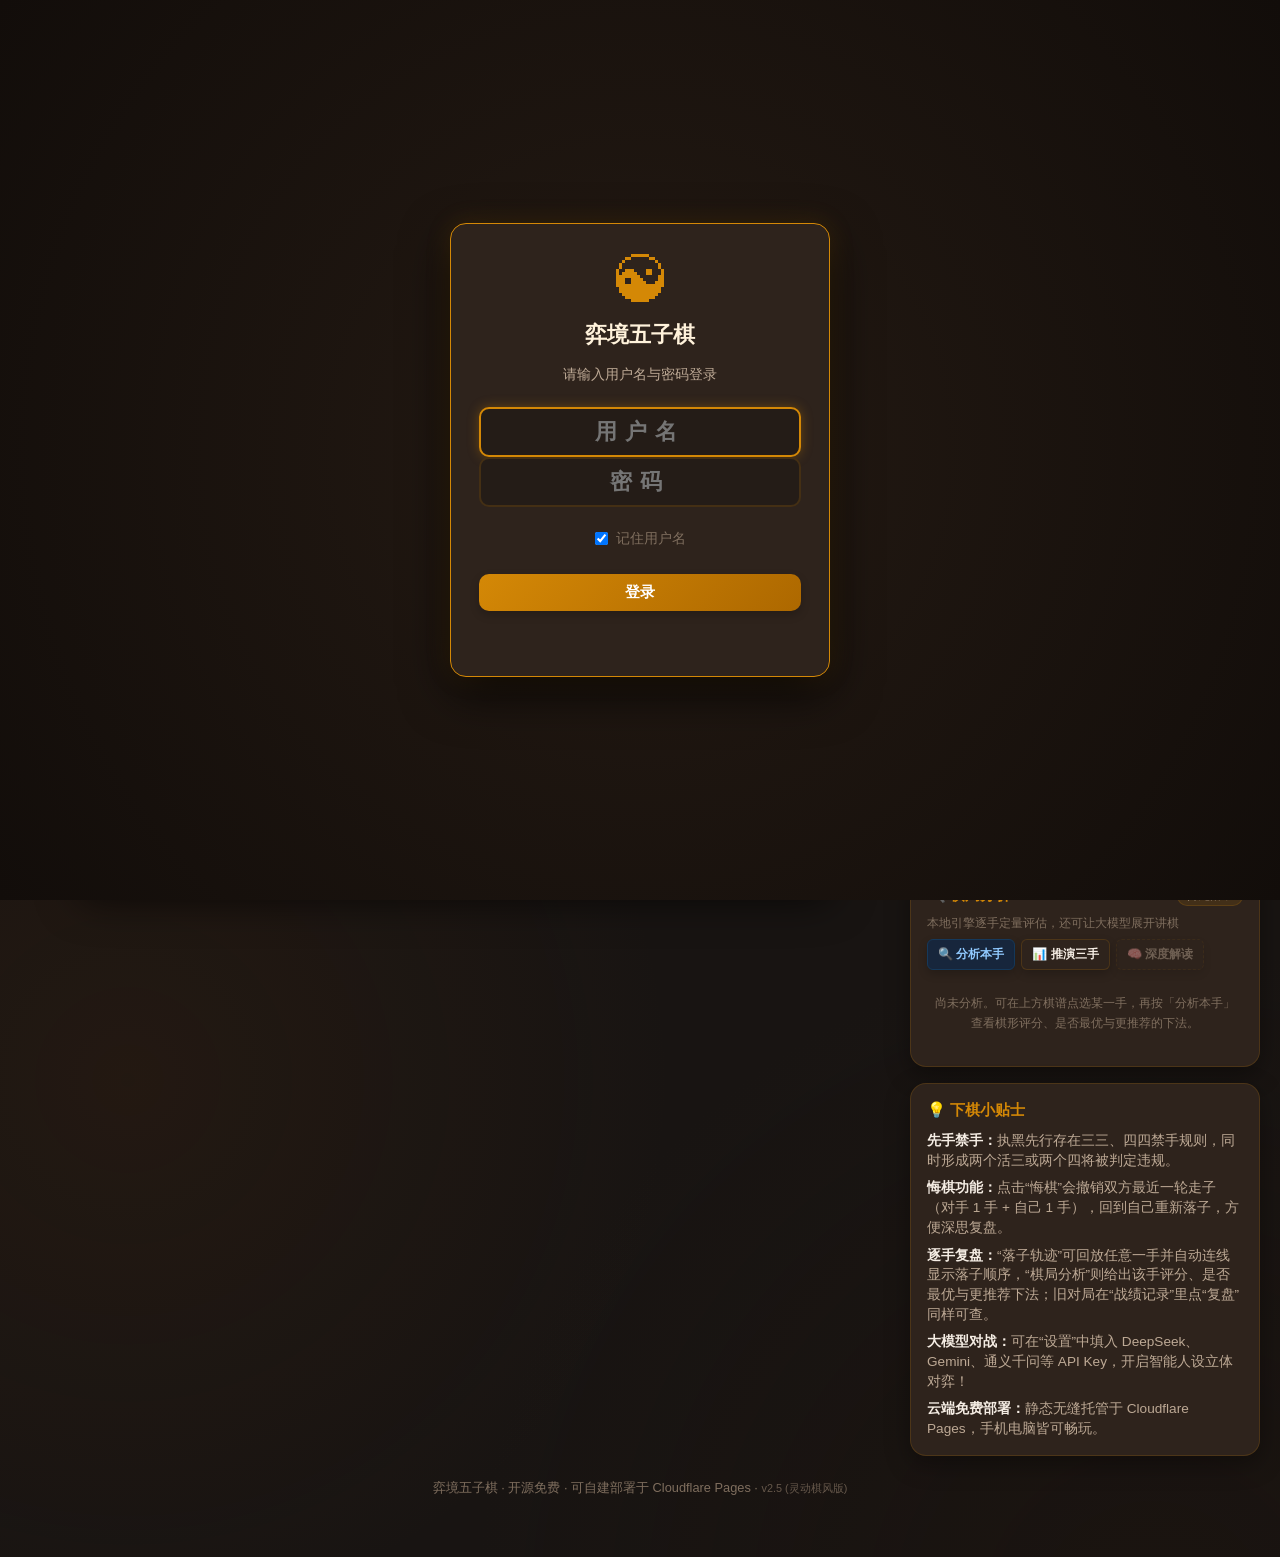
==== commit 4effb9e4: "fix: 修复 llm.js 语法多余闭合花括号导致页面白屏卡死的问题，版本递增至 v7" ====
--- a/index.html
+++ b/index.html
@@ -5,7 +5,7 @@
   <meta name="viewport" content="width=device-width, initial-scale=1.0, maximum-scale=5.0, viewport-fit=cover">
   <title>弈境五子棋 · 多用户联机与 AI 对弈</title>
   <meta name="description" content="在线五子棋平台：多账号登录、实时联机对战、人机对弈（本地算法 / 大模型 DeepSeek、Gemini、OpenAI），先手三三四四禁手规则。">
-  <link rel="stylesheet" href="css/style.css?v=2026.10.21-openmind-v6">
+  <link rel="stylesheet" href="css/style.css?v=2026.10.21-openmind-v7">
   <link rel="icon" href="data:image/svg+xml,<svg xmlns='http://www.w3.org/2000/svg' viewBox='0 0 100 100'><circle cx='50' cy='50' r='46' fill='%23222'/><circle cx='40' cy='38' r='10' fill='%23666'/></svg>">
   <script>
     (function() {
@@ -650,6 +650,6 @@
     </div>
   </div>
 
-  <script type="module" src="js/app.js?v=2026.10.21-openmind-v6"></script>
+  <script type="module" src="js/app.js?v=2026.10.21-openmind-v7"></script>
 </body>
 </html>
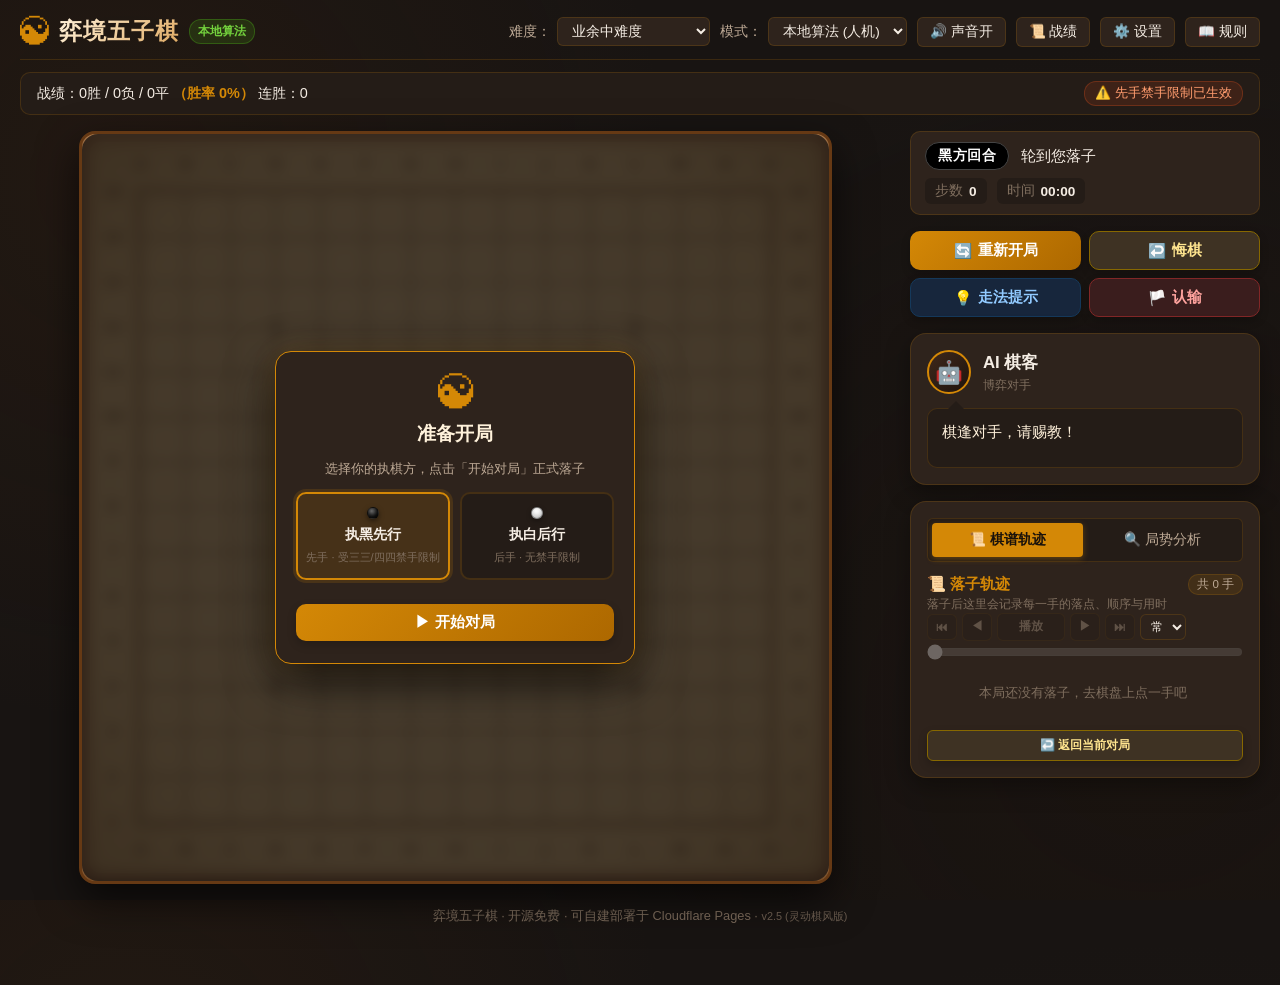
==== commit 7ae80402: "feat: 支持备用大模型配置跨端同步，重构单页面极简对局体验，备用大模型默认开启与主备并发实测" ====
--- a/index.html
+++ b/index.html
@@ -5,121 +5,22 @@
   <meta name="viewport" content="width=device-width, initial-scale=1.0, maximum-scale=5.0, viewport-fit=cover">
   <title>弈境五子棋 · 多用户联机与 AI 对弈</title>
   <meta name="description" content="在线五子棋平台：多账号登录、实时联机对战、人机对弈（本地算法 / 大模型 DeepSeek、Gemini、OpenAI），先手三三四四禁手规则。">
-  <link rel="stylesheet" href="css/style.css?v=2026.10.21-openmind-v7">
+  <link rel="stylesheet" href="css/style.css?v=2026.10.29-dual-llm-v1">
   <link rel="icon" href="data:image/svg+xml,<svg xmlns='http://www.w3.org/2000/svg' viewBox='0 0 100 100'><circle cx='50' cy='50' r='46' fill='%23222'/><circle cx='40' cy='38' r='10' fill='%23666'/></svg>">
   <script>
     (function() {
       try {
-        // 上次登录过的设备先乐观放行，避免闪一下登录页；
-        // 真正的会话校验由 app.js 调 /api/auth/me 完成，失败会退回登录页。
-        if (localStorage.getItem('gomoku_session') === '1') {
-          document.documentElement.classList.add('app-unlocked');
-        }
+        // 单页面免登录直接进入棋盘，畅享人机对弈
+        document.documentElement.classList.add('app-unlocked');
       } catch (e) {}
     })();
   </script>
 </head>
 <body>
-  <!-- 登录 / 首次初始化 -->
-  <div id="authOverlay" class="auth-overlay">
-    <div class="auth-card" id="authCard">
-      <div class="auth-icon">☯</div>
-      <h2 class="auth-title" id="authTitle">弈境五子棋</h2>
-      <p class="auth-desc" id="authDesc">请输入用户名与密码登录</p>
-
-      <div class="auth-input-group">
-        <input type="text" id="authUsername" class="auth-input" maxlength="20"
-               placeholder="用户名" autocomplete="username" autofocus>
-        <input type="password" id="authPassword" class="auth-input" maxlength="128"
-               placeholder="密码" autocomplete="current-password">
-      </div>
-
-      <div class="auth-remember-row">
-        <label class="checkbox-label">
-          <input type="checkbox" id="authRememberMe" checked> 记住用户名
-        </label>
-      </div>
-
-      <button id="btnUnlockApp" class="btn btn-primary btn-block">登录</button>
-      <div id="authErrorMsg" class="auth-error-msg"></div>
-    </div>
-  </div>
-
-  <!-- 对局大厅 -->
-  <div id="lobbyOverlay" class="lobby-overlay" hidden>
-    <div class="lobby-panel">
-      <header class="lobby-head">
-        <div class="lobby-brand"><span class="logo-icon">☯</span> 对局大厅</div>
-        <div class="lobby-user">
-          <span id="lobbyUserText" class="lobby-user-text"></span>
-          <button type="button" id="btnLobbyAdmin" class="btn btn-outline-sm" hidden>👥 用户管理</button>
-          <button type="button" id="btnLobbyLogout" class="btn btn-outline-sm">退出登录</button>
-        </div>
-      </header>
-
-      <div class="lobby-grid">
-        <section class="lobby-card">
-          <h3>♟ 开始对局</h3>
-          <p class="card-hint">选好执棋方创建房间，把房间码发给对手</p>
-          <div class="lobby-color-group" id="lobbyColorGroup">
-            <button type="button" class="lobby-color-btn is-active" data-color="black">执黑先行</button>
-            <button type="button" class="lobby-color-btn" data-color="white">执白后行</button>
-            <button type="button" class="lobby-color-btn" data-color="random">随机</button>
-          </div>
-          <button type="button" id="btnCreateGame" class="btn btn-primary btn-block">＋ 创建房间</button>
-
-          <hr class="lobby-hr">
-          <h4>🔗 加入房间</h4>
-          <div class="lobby-join-row">
-            <input type="text" id="lobbyRoomInput" class="form-control" maxlength="6"
-                   placeholder="6 位房间码" autocomplete="off">
-            <button type="button" id="btnJoinGame" class="btn btn-info">加入</button>
-          </div>
-
-          <hr class="lobby-hr">
-          <h4>🤖 与 AI 对弈</h4>
-          <p class="card-hint">不等人，直接和本地算法或大模型下一局</p>
-          <button type="button" id="btnPlayAI" class="btn btn-secondary btn-block">进入人机对弈</button>
-        </section>
-
-        <section class="lobby-card">
-          <h3>📋 我的对局</h3>
-          <div id="lobbyMyGames" class="lobby-list"><p class="lobby-empty">加载中…</p></div>
-        </section>
-
-        <section class="lobby-card">
-          <h3>⏳ 等待中的房间</h3>
-          <div id="lobbyWaiting" class="lobby-list"><p class="lobby-empty">加载中…</p></div>
-          <hr class="lobby-hr">
-          <h3>🟢 在线玩家</h3>
-          <div id="lobbyOnline" class="lobby-list"><p class="lobby-empty">加载中…</p></div>
-        </section>
-      </div>
-    </div>
-  </div>
-
-  <!-- 用户管理（仅管理员） -->
-  <div id="adminModal" class="modal-overlay">
-    <div class="modal-card">
-      <div class="modal-header">
-        <h2>👥 用户管理</h2>
-        <button class="modal-close" id="btnAdminClose">&times;</button>
-      </div>
-      <div class="modal-body">
-        <div class="admin-create">
-          <input type="text" id="adminNewName" class="form-control" placeholder="用户名（3-20位）" maxlength="20">
-          <input type="password" id="adminNewPass" class="form-control" placeholder="密码（≥6位）" maxlength="128">
-          <select id="adminNewRole" class="form-control">
-            <option value="user">普通用户</option>
-            <option value="admin">管理员</option>
-          </select>
-          <button type="button" id="btnAdminCreate" class="btn btn-primary">＋ 新建</button>
-        </div>
-        <div id="adminError" class="admin-error"></div>
-        <div id="adminUserList" class="admin-user-list"></div>
-      </div>
-    </div>
-  </div>
+  <!-- 登录 / 房间大厅（已降级为单页面免跳转无干扰模式） -->
+  <div id="authOverlay" class="auth-overlay" style="display: none !important;"></div>
+  <div id="lobbyOverlay" class="lobby-overlay" style="display: none !important;" hidden></div>
+  <div id="adminModal" class="modal-overlay" style="display: none !important;"></div>
 
   <div class="app-container">
     <!-- 顶部导航栏 -->
@@ -159,12 +60,10 @@
           </select>
         </div>
 
-        <button id="btnLobby" class="btn-icon" title="返回对局大厅">🏛 大厅</button>
         <button id="btnSoundToggle" class="btn-icon" title="切换声音">🔊 声音开</button>
+        <button id="btnHistory" class="btn-icon" title="查看战绩统计与历史记录">📜 战绩</button>
+        <button id="btnSettings" class="btn-icon" title="配置对战难度、大模型接口与规则">⚙️ 设置</button>
         <button id="btnRules" class="btn-icon" title="五子棋与禁手规则">📖 规则</button>
-        <button id="btnAdmin" class="btn-icon" title="用户管理（仅管理员）" hidden>👥 用户</button>
-        <span class="nav-user" id="navUser" title="当前登录用户"></span>
-        <button id="btnLockApp" class="btn-icon" title="退出登录">🚪 退出</button>
       </div>
     </header>
 
@@ -242,20 +141,8 @@
           <button id="btnHint" class="btn btn-info" title="AI 为你提示当前最优落子点">
             <span class="btn-icon-text">💡</span> 走法提示
           </button>
-          <button id="btnReplay" class="btn btn-secondary" title="进入/退出落子轨迹回放">
-            <span class="btn-icon-text">⏪</span> 落子回放
-          </button>
-          <button id="btnAnalyze" class="btn btn-info" title="分析当前焦点那一手的棋形与优劣">
-            <span class="btn-icon-text">🔍</span> 分析本手
-          </button>
           <button id="btnResign" class="btn btn-danger" title="主动认输">
             <span class="btn-icon-text">🏳️</span> 认输
-          </button>
-          <button id="btnHistory" class="btn btn-secondary" title="查看战绩统计与历史记录">
-            <span class="btn-icon-text">📜</span> 战绩记录
-          </button>
-          <button id="btnSettings" class="btn btn-secondary" title="配置对战难度、大模型接口与规则">
-            <span class="btn-icon-text">⚙️</span> 设置
           </button>
         </div>
 
@@ -279,63 +166,59 @@
           </div>
         </div>
 
-        <!-- 落子轨迹与逐手回放 -->
-        <div class="panel-card replay-card" id="replayCard">
-          <div class="card-head">
-            <h4 id="replayTitle">📜 落子轨迹</h4>
-            <span class="head-badge" id="replayCount">0 手</span>
-          </div>
-          <p class="card-hint" id="replayHint">点击任意一手即可跳回当时的盘面</p>
-
-          <div class="play-bar">
-            <button id="btnRepFirst" class="btn-step" title="回到第 1 手">⏮</button>
-            <button id="btnRepPrev" class="btn-step" title="上一手（键盘 ←）">◀</button>
-            <button id="btnRepPlay" class="btn-step btn-step-play" title="自动播放棋谱">播放</button>
-            <button id="btnRepNext" class="btn-step" title="下一手（键盘 →）">▶</button>
-            <button id="btnRepLast" class="btn-step" title="跳到最新一手">⏭</button>
-            <select id="repSpeed" class="form-select-sm rep-speed" title="自动播放速度">
-              <option value="1500">慢</option>
-              <option value="900" selected>常</option>
-              <option value="450">快</option>
-            </select>
-          </div>
-
-          <input type="range" id="repSlider" class="rep-slider" min="1" max="1" step="1" value="1" aria-label="回放进度">
-
-          <div id="moveListContainer" class="move-list"></div>
-
-          <button id="btnRepExit" class="btn btn-warning btn-block btn-sm" hidden>↩️ 返回当前对局</button>
-        </div>
-
-        <!-- 逐手 AI 分析 -->
-        <div class="panel-card analysis-card" id="analysisCard">
-          <div class="card-head">
-            <h4>🔍 棋局分析</h4>
-            <span class="head-badge" id="analysisScope">最新一手</span>
-          </div>
-          <p class="card-hint">本地引擎逐手定量评估，还可让大模型展开讲棋</p>
-
-          <div class="analysis-actions">
-            <button id="btnAnalyzeMove" class="btn btn-info btn-sm">🔍 分析本手</button>
-            <button id="btnAnalyzeNext" class="btn btn-secondary btn-sm" title="推演接下来三手最可能的变化">📊 推演三手</button>
-            <button id="btnAnalyzeDeep" class="btn btn-ghost btn-sm" title="调用已配置的大模型展开教练式讲解">🧠 深度解读</button>
-          </div>
-
-          <div id="analysisResult" class="analysis-result">
-            <div class="empty-hint">尚未分析。可在上方棋谱点选某一手，再按「分析本手」查看棋形评分、是否最优与更推荐的下法。</div>
-          </div>
-        </div>
-
-        <!-- 快速功能指南 -->
-        <div class="panel-card tips-card">
-          <h4>💡 下棋小贴士</h4>
-          <ul class="tips-list">
-            <li><strong>先手禁手：</strong>执黑先行存在三三、四四禁手规则，同时形成两个活三或两个四将被判定违规。</li>
-            <li><strong>悔棋功能：</strong>点击“悔棋”会撤销双方最近一轮走子（对手 1 手 + 自己 1 手），回到自己重新落子，方便深思复盘。</li>
-            <li><strong>逐手复盘：</strong>“落子轨迹”可回放任意一手并自动连线显示落子顺序，“棋局分析”则给出该手评分、是否最优与更推荐下法；旧对局在“战绩记录”里点“复盘”同样可查。</li>
-            <li><strong>大模型对战：</strong>可在“设置”中填入 DeepSeek、Gemini、通义千问等 API Key，开启智能人设立体对弈！</li>
-            <li><strong>云端免费部署：</strong>静态无缝托管于 Cloudflare Pages，手机电脑皆可畅玩。</li>
-          </ul>
+        <!-- 棋谱轨迹与局势分析（标签页整合） -->
+        <div class="panel-card replay-analysis-card" id="replayAnalysisCard">
+          <div class="card-tabs-header">
+            <button type="button" class="tab-btn active" id="tabBtnReplay">📜 棋谱轨迹</button>
+            <button type="button" class="tab-btn" id="tabBtnAnalysis">🔍 局势分析</button>
+          </div>
+
+          <!-- Tab 1: 棋谱回放 -->
+          <div class="tab-content-pane active" id="tabPaneReplay">
+            <div class="card-head">
+              <h4 id="replayTitle">📜 落子轨迹</h4>
+              <span class="head-badge" id="replayCount">0 手</span>
+            </div>
+            <p class="card-hint" id="replayHint">点击任意一手即可跳回当时的盘面</p>
+
+            <div class="play-bar">
+              <button id="btnRepFirst" class="btn-step" title="回到第 1 手">⏮</button>
+              <button id="btnRepPrev" class="btn-step" title="上一手（键盘 ←）">◀</button>
+              <button id="btnRepPlay" class="btn-step btn-step-play" title="自动播放棋谱">播放</button>
+              <button id="btnRepNext" class="btn-step" title="下一手（键盘 →）">▶</button>
+              <button id="btnRepLast" class="btn-step" title="跳到最新一手">⏭</button>
+              <select id="repSpeed" class="form-select-sm rep-speed" title="自动播放速度">
+                <option value="1500">慢</option>
+                <option value="900" selected>常</option>
+                <option value="450">快</option>
+              </select>
+            </div>
+
+            <input type="range" id="repSlider" class="rep-slider" min="1" max="1" step="1" value="1" aria-label="回放进度">
+
+            <div id="moveListContainer" class="move-list"></div>
+
+            <button id="btnRepExit" class="btn btn-warning btn-block btn-sm" hidden>↩️ 返回当前对局</button>
+          </div>
+
+          <!-- Tab 2: 局势分析 -->
+          <div class="tab-content-pane" id="tabPaneAnalysis" style="display: none;">
+            <div class="card-head">
+              <h4>🔍 棋局分析</h4>
+              <span class="head-badge" id="analysisScope">最新一手</span>
+            </div>
+            <p class="card-hint">本地引擎定量评估，可让大模型教练深度讲棋</p>
+
+            <div class="analysis-actions">
+              <button id="btnAnalyzeMove" class="btn btn-info btn-sm">🔍 分析本手</button>
+              <button id="btnAnalyzeNext" class="btn btn-secondary btn-sm" title="推演接下来三手最可能的变化">📊 推演三手</button>
+              <button id="btnAnalyzeDeep" class="btn btn-ghost btn-sm" title="调用已配置的大模型展开教练式讲解">🧠 深度解读</button>
+            </div>
+
+            <div id="analysisResult" class="analysis-result">
+              <div class="empty-hint">尚未分析。可在左侧棋谱点选某一手，再按「分析本手」查看棋形评分与推荐下法。</div>
+            </div>
+          </div>
         </div>
       </aside>
     </main>
@@ -425,74 +308,145 @@
 
         <!-- 大模型专用配置区块 -->
         <div id="llmConfigSection" class="llm-config-box">
-          <h3 class="box-title">🤖 大模型 API 配置</h3>
-          <p class="box-desc">支持任意兼容 OpenAI 接口规范的服务商。密钥保存在您的本地浏览器中，安全无泄露风险。落子采用流式输出，思考过程实时可见；若 45 秒内收不到任何数据，将自动改由本地引擎代下。</p>
-
-          <div class="form-group">
-            <label class="form-label">快速选择服务商：</label>
-            <select id="cfgLlmProvider" class="form-control">
-              <option value="deepseek">DeepSeek (推荐，高智商对弈)</option>
-              <option value="gemini">Google Gemini (OpenAI兼容端点)</option>
-              <option value="openai">OpenAI (ChatGPT)</option>
-              <option value="qwen">阿里通义千问 (DashScope)</option>
-              <option value="moonshot">月之暗面 (Kimi)</option>
-              <option value="custom">自定义 / 本地 Ollama / OneAPI</option>
-            </select>
-          </div>
-
-          <div class="form-group">
-            <label class="form-label">API 基础路径 (Base URL)：</label>
-            <input type="text" id="cfgLlmBaseUrl" class="form-control" placeholder="https://api.deepseek.com/v1">
-          </div>
-
-          <div class="form-group">
-            <label class="form-label">API Key：</label>
-            <div class="input-with-button">
-              <input type="password" id="cfgLlmApiKey" class="form-control" placeholder="sk-xxxxxxxxxxxxxxxx">
-              <button type="button" id="btnToggleKeyVisibility" class="btn btn-outline-sm">👁️ 显示</button>
-            </div>
-          </div>
-
-          <div class="form-group">
-            <label class="form-label">模型名称 (Model)：</label>
-            <input type="text" id="cfgLlmModel" class="form-control" placeholder="deepseek-chat">
-          </div>
-
-          <div class="form-group">
-            <label class="form-label">AI 对话人设性格：</label>
-            <select id="cfgLlmPersona" class="form-control">
-              <option value="humorous">幽默话痨 (风趣幽默，爱唠叨吐槽)</option>
-              <option value="master">世外高人 (沉稳儒雅，蕴含禅意哲理)</option>
-              <option value="tsundere">傲娇对手 (嘴硬心软，好胜心强)</option>
-              <option value="analytical">严谨冷静 (理性精密，战术推演)</option>
-            </select>
-          </div>
-
-          <div class="form-group">
-            <label class="form-label">AI 战略棋风偏好 (打破套路)：</label>
-            <select id="cfgLlmPlaystyle" class="form-control">
-              <option value="openmind" selected>🌌 天马行空 (奇兵诡道，大局外势，局局不同 · 推荐)</option>
-              <option value="aggressive">⚔️ 狂暴猛攻 (侵略如火，步步紧逼，主动做杀)</option>
-              <option value="defensive">🛡️ 太极坚壁 (不动如山，严密防守，封堵要冲)</option>
-              <option value="balanced">⚖️ 经典稳健 (攻守兼备，厚积薄发，大师风范)</option>
-            </select>
-            <p class="form-hint" style="font-size: 0.8rem; color: var(--text-dim); margin-top: 4px;">
-              💡 选择「天马行空」时，大模型将获得 15x15 全局大局视野，不拘泥于死板局部，真正展现不同模型的战略灵性！
-            </p>
-          </div>
-
-          <div class="form-group">
-            <label class="form-label">思维活跃度 (Temperature: <span id="cfgTempDisplay">0.85</span>)：</label>
-            <div class="range-with-val" style="display: flex; align-items: center; gap: 10px;">
-              <input type="range" id="cfgLlmTemperature" class="form-control" min="0.1" max="1.2" step="0.05" value="0.85" style="flex: 1;">
-            </div>
-            <p class="form-hint" style="font-size: 0.8rem; color: var(--text-dim); margin-top: 4px;">
-              数值越高，棋路越发散灵动、局局千变万化；数值越低，走法越收敛固定（推理模型如 R1/o1 忽略此项）。
-            </p>
+          <h3 class="box-title">🤖 双大模型 API 配置</h3>
+          <p class="box-desc">支持任意兼容 OpenAI 接口规范的服务商。密钥保存在您的本地浏览器中，安全无泄露风险。备用大模型默认直接开通生效，当主模型网络波动、超时或报错时自动无缝接力对弈，棋局永不中断。</p>
+
+          <!-- 1. 主大模型配置卡片 -->
+          <div class="model-config-subcard primary-model-subcard">
+            <div class="subcard-header">
+              <span class="subcard-badge primary">主大模型</span>
+              <span class="subcard-title">首选调用 · 全局决策与对话</span>
+            </div>
+
+            <div class="form-group">
+              <label class="form-label">快速选择服务商：</label>
+              <select id="cfgLlmProvider" class="form-control">
+                <option value="deepseek">DeepSeek (推荐，高智商对弈)</option>
+                <option value="gemini">Google Gemini (OpenAI兼容端点)</option>
+                <option value="openai">OpenAI (ChatGPT)</option>
+                <option value="qwen">阿里通义千问 (DashScope)</option>
+                <option value="moonshot">月之暗面 (Kimi)</option>
+                <option value="custom">自定义 / 本地 Ollama / OneAPI</option>
+              </select>
+            </div>
+
+            <div class="form-group">
+              <label class="form-label">API 基础路径 (Base URL)：</label>
+              <input type="text" id="cfgLlmBaseUrl" class="form-control" placeholder="https://api.deepseek.com/v1">
+            </div>
+
+            <div class="form-group">
+              <label class="form-label">API Key：</label>
+              <div class="input-with-button">
+                <input type="password" id="cfgLlmApiKey" class="form-control" placeholder="sk-xxxxxxxxxxxxxxxx">
+                <button type="button" id="btnToggleKeyVisibility" class="btn btn-outline-sm">👁️ 显示</button>
+              </div>
+            </div>
+
+            <div class="form-group">
+              <label class="form-label">模型名称 (Model)：</label>
+              <input type="text" id="cfgLlmModel" class="form-control" placeholder="deepseek-chat">
+            </div>
+
+            <div class="form-row-2">
+              <div class="form-group">
+                <label class="form-label">AI 对话人设：</label>
+                <select id="cfgLlmPersona" class="form-control">
+                  <option value="humorous">幽默话痨 (风趣幽默，爱唠叨吐槽)</option>
+                  <option value="master">世外高人 (沉稳儒雅，蕴含禅意哲理)</option>
+                  <option value="tsundere">傲娇对手 (嘴硬心软，好胜心强)</option>
+                  <option value="analytical">严谨冷静 (理性精密，战术推演)</option>
+                </select>
+              </div>
+
+              <div class="form-group">
+                <label class="form-label">AI 战略棋风：</label>
+                <select id="cfgLlmPlaystyle" class="form-control">
+                  <option value="openmind" selected>🌌 天马行空 (奇兵诡道，局局不同 · 推荐)</option>
+                  <option value="aggressive">⚔️ 狂暴猛攻 (侵略如火，步步紧逼)</option>
+                  <option value="defensive">🛡️ 太极坚壁 (不动如山，严密防守)</option>
+                  <option value="balanced">⚖️ 经典稳健 (攻守兼备，厚积薄发)</option>
+                </select>
+              </div>
+            </div>
+
+            <div class="form-group">
+              <label class="form-label">思维活跃度 (Temperature: <span id="cfgTempDisplay">0.85</span>)：</label>
+              <div class="range-with-val" style="display: flex; align-items: center; gap: 10px;">
+                <input type="range" id="cfgLlmTemperature" class="form-control" min="0.1" max="1.2" step="0.05" value="0.85" style="flex: 1;">
+              </div>
+            </div>
+          </div>
+
+          <!-- 2. 备用大模型配置卡片 (默认直接开通，无需单独勾选) -->
+          <div class="model-config-subcard backup-model-subcard">
+            <div class="subcard-header">
+              <span class="subcard-badge backup">备用大模型</span>
+              <span class="subcard-title">默认直接开通生效 · 主模型异常时自动无缝接力</span>
+            </div>
+
+            <div class="form-group">
+              <label class="form-label">快速选择服务商：</label>
+              <select id="cfgBackupLlmProvider" class="form-control">
+                <option value="gemini" selected>Google Gemini (OpenAI兼容接口)</option>
+                <option value="deepseek">DeepSeek (深度求索)</option>
+                <option value="qwen">阿里通义千问 (DashScope)</option>
+                <option value="openai">OpenAI (ChatGPT)</option>
+                <option value="moonshot">月之暗面 (Kimi)</option>
+                <option value="custom">自定义 / 本地 Ollama / OneAPI</option>
+              </select>
+            </div>
+
+            <div class="form-group">
+              <label class="form-label">备用 Base URL：</label>
+              <input type="text" id="cfgBackupLlmBaseUrl" class="form-control" placeholder="https://generativelanguage.googleapis.com/v1beta/openai">
+            </div>
+
+            <div class="form-group">
+              <label class="form-label">备用 API Key：</label>
+              <div class="input-with-button">
+                <input type="password" id="cfgBackupLlmApiKey" class="form-control" placeholder="备用 API Key（若填入将自动作为主模型故障时的备选）">
+                <button type="button" id="btnToggleBackupKeyVisibility" class="btn btn-outline-sm">👁️ 显示</button>
+              </div>
+            </div>
+
+            <div class="form-group">
+              <label class="form-label">备用模型名称 (Model)：</label>
+              <input type="text" id="cfgBackupLlmModel" class="form-control" placeholder="gemini-1.5-flash">
+            </div>
+
+            <div class="form-row-2">
+              <div class="form-group">
+                <label class="form-label">备用人设：</label>
+                <select id="cfgBackupLlmPersona" class="form-control">
+                  <option value="humorous">幽默话痨</option>
+                  <option value="master">世外高人</option>
+                  <option value="tsundere">傲娇对手</option>
+                  <option value="analytical">严谨冷静</option>
+                </select>
+              </div>
+
+              <div class="form-group">
+                <label class="form-label">备用棋风：</label>
+                <select id="cfgBackupLlmPlaystyle" class="form-control">
+                  <option value="openmind" selected>🌌 天马行空</option>
+                  <option value="aggressive">⚔️ 狂暴猛攻</option>
+                  <option value="defensive">🛡️ 太极坚壁</option>
+                  <option value="balanced">⚖️ 经典稳健</option>
+                </select>
+              </div>
+            </div>
+
+            <div class="form-group">
+              <label class="form-label">备用思维活跃度 (Temperature: <span id="cfgBackupTempDisplay">0.85</span>)：</label>
+              <div class="range-with-val" style="display: flex; align-items: center; gap: 10px;">
+                <input type="range" id="cfgBackupLlmTemperature" class="form-control" min="0.1" max="1.2" step="0.05" value="0.85" style="flex: 1;">
+              </div>
+            </div>
           </div>
 
           <div class="test-row">
-            <button type="button" id="btnTestLlm" class="btn btn-secondary">🩺 检测模型（连通 + 对弈实测）</button>
+            <button type="button" id="btnTestLlm" class="btn btn-secondary btn-block">🩺 同时检测主备两个大模型（连通 + 对弈实测）</button>
           </div>
           <div id="llmTestResult" class="test-result"></div>
         </div>
@@ -636,10 +590,12 @@
           <li><strong>五连优先：</strong>若黑棋落子形成五连的同时也构成了禁手，以五连获胜优先，不算禁手。</li>
         </ul>
 
-        <h3>3. 游戏功能特性</h3>
+        <h3>3. 游戏功能特性与双大模型</h3>
         <ul>
-          <li><strong>悔棋：</strong>点击悔棋按钮，将撤销双方最近一轮的走子，随时可重新深思。</li>
-          <li><strong>大模型对弈：</strong>切换为大模型模式后，AI 具备个性人设（幽默吐槽、棋圣禅意等），边下棋边对话，趣味盎然。</li>
+          <li><strong>悔棋：</strong>点击悔棋按钮，将撤销双方最近一轮的走子，回到自己重新落子，随时可深思复盘。</li>
+          <li><strong>双大模型对弈：</strong>系统原生支持主模型与备用大模型。主模型超时或异常时，备用模型自动无缝接替，绝不卡死。</li>
+          <li><strong>逐手复盘与分析：</strong>「棋谱轨迹」可回放任意一手并标注手数，「局势分析」给出每步评分与更优替代点。</li>
+          <li><strong>跨设备配置同步：</strong>可在 PC 上点击「上传本机设置」生成同步码，手机浏览器输入同一码拉取，免去手动输入长密钥。</li>
           <li><strong>战绩持久保存：</strong>对局胜负、胜率、最高连胜自动保存在您的设备中，随时查看复盘。</li>
         </ul>
       </div>
@@ -650,6 +606,6 @@
     </div>
   </div>
 
-  <script type="module" src="js/app.js?v=2026.10.21-openmind-v7"></script>
+  <script type="module" src="js/app.js?v=2026.10.29-dual-llm-v1"></script>
 </body>
 </html>
--- a/css/style.css
+++ b/css/style.css
@@ -947,6 +947,137 @@
 .test-result-text.level-warn { color: #ffc53d; }
 .test-result-text.level-fail { color: #ff7875; }
 .test-result-text.level-testing { color: #faad14; }
+
+/* 双大模型子卡片与实测展示 */
+.model-config-subcard {
+  background: var(--bg-secondary);
+  border: 1px solid var(--border-subtle);
+  border-radius: var(--radius-md);
+  padding: 14px;
+  display: flex;
+  flex-direction: column;
+  gap: 10px;
+  margin-top: 6px;
+}
+.primary-model-subcard {
+  border-left: 3px solid var(--accent-gold);
+}
+.backup-model-subcard {
+  border-left: 3px solid #9254de;
+  background: rgba(114, 46, 209, 0.05);
+}
+.subcard-header {
+  display: flex;
+  align-items: center;
+  gap: 8px;
+  margin-bottom: 4px;
+}
+.subcard-badge {
+  font-size: 0.75rem;
+  font-weight: 600;
+  padding: 2px 8px;
+  border-radius: 4px;
+}
+.subcard-badge.primary {
+  background: rgba(212, 136, 6, 0.2);
+  color: #ffc53d;
+  border: 1px solid rgba(212, 136, 6, 0.4);
+}
+.subcard-badge.backup {
+  background: rgba(114, 46, 209, 0.2);
+  color: #d3adf7;
+  border: 1px solid rgba(114, 46, 209, 0.4);
+}
+.subcard-title {
+  font-size: 0.82rem;
+  color: var(--text-muted);
+}
+.form-row-2 {
+  display: grid;
+  grid-template-columns: 1fr 1fr;
+  gap: 10px;
+}
+@media (max-width: 640px) {
+  .form-row-2 {
+    grid-template-columns: 1fr;
+  }
+}
+
+/* 双模型并发检测面板 */
+.dual-test-container {
+  display: grid;
+  grid-template-columns: 1fr 1fr;
+  gap: 12px;
+}
+@media (max-width: 768px) {
+  .dual-test-container {
+    grid-template-columns: 1fr;
+  }
+}
+.dual-test-col {
+  background: rgba(0, 0, 0, 0.25);
+  border: 1px solid var(--border-subtle);
+  border-radius: var(--radius-sm);
+  padding: 10px;
+}
+.dual-test-col.primary-col {
+  border-top: 2px solid var(--accent-gold);
+}
+.dual-test-col.backup-col {
+  border-top: 2px solid #9254de;
+}
+.dual-test-head {
+  font-size: 0.82rem;
+  font-weight: 600;
+  margin-bottom: 8px;
+  padding-bottom: 4px;
+  border-bottom: 1px solid rgba(255, 255, 255, 0.08);
+  display: flex;
+  align-items: center;
+  justify-content: space-between;
+}
+.dual-test-head.primary-title { color: #ffc53d; }
+.dual-test-head.backup-title { color: #d3adf7; }
+
+/* 棋谱回放与局面分析一体化标签页 */
+.card-tabs-header {
+  display: flex;
+  gap: 4px;
+  background: var(--bg-secondary);
+  padding: 4px;
+  border-radius: var(--radius-sm);
+  margin-bottom: 12px;
+  border: 1px solid var(--border-subtle);
+}
+.card-tabs-header .tab-btn {
+  flex: 1;
+  padding: 8px 10px;
+  background: transparent;
+  border: none;
+  border-radius: 4px;
+  color: var(--text-muted);
+  font-size: 0.85rem;
+  font-weight: 500;
+  cursor: pointer;
+  transition: all 0.2s ease;
+  text-align: center;
+}
+.card-tabs-header .tab-btn:hover {
+  color: var(--text-main);
+  background: rgba(255, 255, 255, 0.05);
+}
+.card-tabs-header .tab-btn.active {
+  background: var(--accent-gold);
+  color: #1a120b;
+  font-weight: 600;
+  box-shadow: 0 2px 6px rgba(212, 136, 6, 0.35);
+}
+.tab-content-pane {
+  display: none;
+}
+.tab-content-pane.active {
+  display: block;
+}
 
 /* 战绩面板网格 */
 .stats-grid {
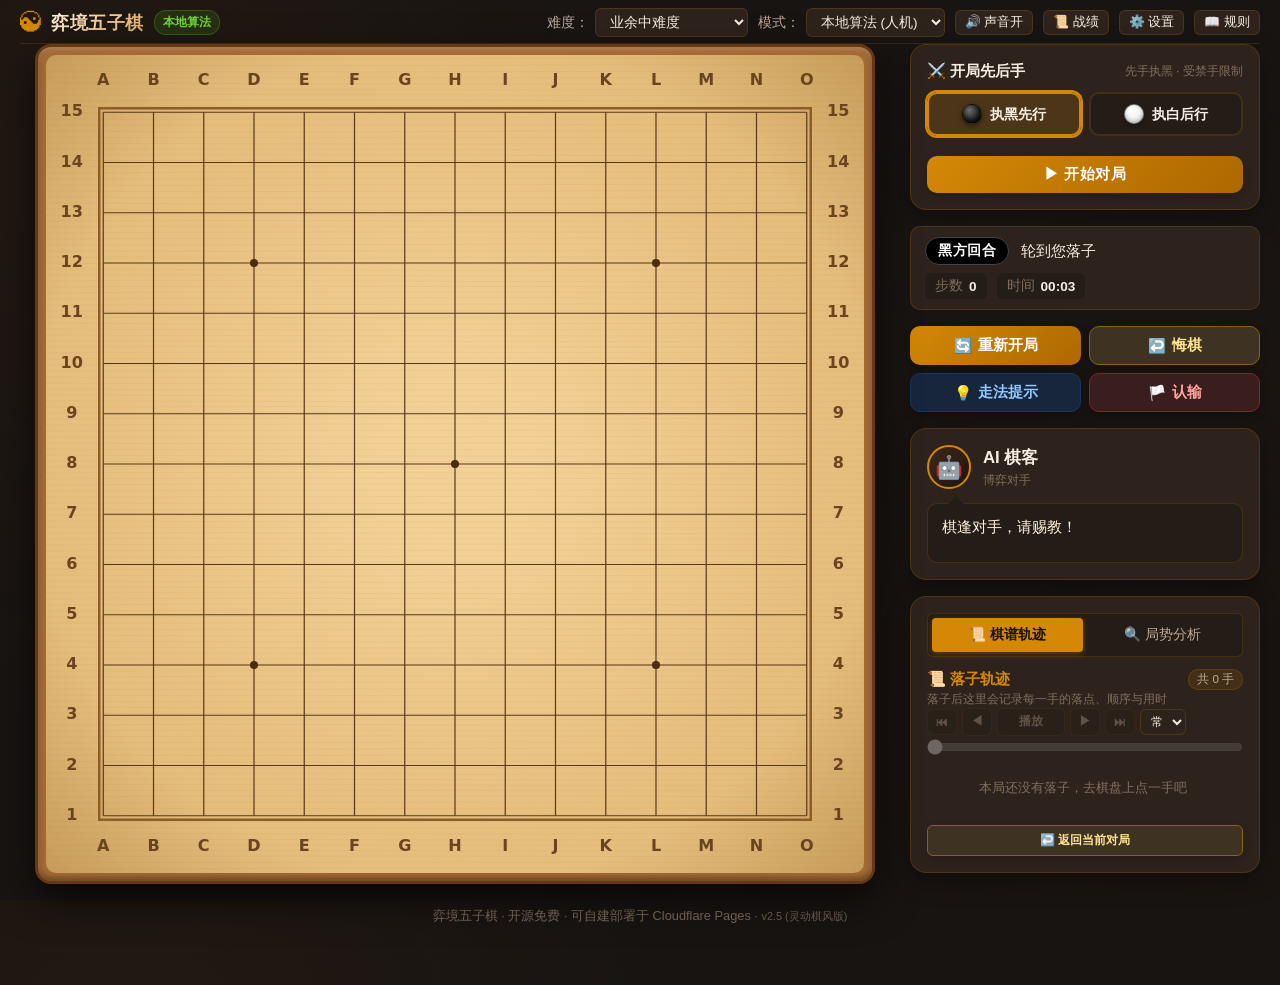
==== commit d4646ef0: "feat: 墨水屏优化，开局先后手直接常驻页面，彻底移除弹窗遮罩与残影" ====
--- a/index.html
+++ b/index.html
@@ -79,39 +79,36 @@
 
     <!-- 核心棋盘与操作区 -->
     <main class="main-layout">
-      <!-- 棋盘区域 -->
+      <!-- 棋盘区域（纯净棋盘，绝无弹窗遮罩，彻底杜绝墨水屏阴影残影） -->
       <section class="board-wrapper">
         <div class="goban-frame">
           <canvas id="boardCanvas"></canvas>
-
-          <!-- 开局面板：选择先手 → 正式开始 -->
-          <div class="start-overlay" id="startOverlay">
-            <div class="start-card">
-              <div class="start-icon">☯</div>
-              <h2 class="start-title">准备开局</h2>
-              <p class="start-desc">选择你的执棋方，点击「开始对局」正式落子</p>
-
-              <div class="start-color-group" id="startColorGroup">
-                <button type="button" class="start-color-btn is-active" data-color="1">
-                  <span class="stone-dot stone-dot-black"></span>
-                  <span class="start-color-name">执黑先行</span>
-                  <span class="start-color-hint">先手 · 受三三/四四禁手限制</span>
-                </button>
-                <button type="button" class="start-color-btn" data-color="2">
-                  <span class="stone-dot stone-dot-white"></span>
-                  <span class="start-color-name">执白后行</span>
-                  <span class="start-color-hint">后手 · 无禁手限制</span>
-                </button>
-              </div>
-
-              <button type="button" id="btnStartGame" class="btn btn-primary btn-block">▶ 开始对局</button>
-            </div>
-          </div>
         </div>
       </section>
 
       <!-- 侧边栏：对局控制面板 + AI 棋手卡片与对话 -->
       <aside class="side-panel">
+        <!-- 墨水屏常驻开局控制卡（直接置于页面上，无需弹窗） -->
+        <div class="panel-card game-setup-card" id="gameSetupCard">
+          <div class="game-setup-header">
+            <span class="game-setup-title">⚔️ 开局先后手</span>
+            <span id="setupColorDesc" class="setup-color-desc">先手执黑 · 受禁手限制</span>
+          </div>
+          <div class="start-color-group inline-color-group" id="startColorGroup">
+            <button type="button" class="start-color-btn is-active" data-color="1" title="执黑先行 (先手 · 受三三/四四禁手限制)">
+              <span class="stone-dot stone-dot-black"></span>
+              <span class="start-color-name">执黑先行</span>
+            </button>
+            <button type="button" class="start-color-btn" data-color="2" title="执白后行 (后手 · 无禁手限制)">
+              <span class="stone-dot stone-dot-white"></span>
+              <span class="start-color-name">执白后行</span>
+            </button>
+          </div>
+          <button type="button" id="btnStartGame" class="btn btn-primary btn-block btn-start-game" title="以当前选定先后手立即开始对局">
+            ▶ 开始对局
+          </button>
+        </div>
+
         <!-- 对局状态卡 -->
         <div class="board-status-bar">
           <div class="status-left">
--- a/css/style.css
+++ b/css/style.css
@@ -283,91 +283,79 @@
   touch-action: pan-y;
 }
 
-/* ================= 3b. 开局面板（先手选择 + 正式开始） ================= */
-.start-overlay {
-  position: absolute;
-  inset: 0;
-  z-index: 20;
-  display: flex;
-  align-items: center;
-  justify-content: center;
-  padding: 16px;
+/* ================= 3b. 墨水屏专设 · 开局先后手控制卡（常驻页面、高对比、无阴影残影） ================= */
+.game-setup-card {
+  display: flex;
+  flex-direction: column;
+  gap: 10px;
+  padding: 14px;
+  background: var(--bg-card);
+  border: 1px solid var(--border-color);
   border-radius: var(--radius-lg);
-  background: rgba(24, 20, 18, 0.78);
-  backdrop-filter: blur(7px);
-  -webkit-backdrop-filter: blur(7px);
-}
-
-.start-overlay[hidden] {
-  display: none;
-}
-
-.start-card {
-  width: 100%;
-  max-width: 360px;
-  max-height: 100%;
-  overflow-y: auto;
-  display: flex;
-  flex-direction: column;
-  gap: 12px;
-  padding: 22px 20px;
-  text-align: center;
-  background: var(--bg-card);
-  border: 1px solid var(--accent-gold);
-  border-radius: var(--radius-lg);
-  box-shadow: 0 16px 48px rgba(0, 0, 0, 0.7), 0 0 24px rgba(212, 136, 6, 0.15);
-  animation: auth-fadein 0.28s cubic-bezier(0.4, 0, 0.2, 1);
-}
-
-.start-icon {
-  font-size: 2.2rem;
-  line-height: 1;
-  color: var(--accent-gold);
-}
-
-.start-title {
-  font-size: 1.2rem;
+}
+
+.game-setup-header {
+  display: flex;
+  align-items: center;
+  justify-content: space-between;
+  flex-wrap: wrap;
+  gap: 6px;
+}
+
+.game-setup-title {
+  font-size: 0.95rem;
   font-weight: 700;
-  color: #fff2db;
-}
-
-.start-desc {
-  font-size: 0.82rem;
-  line-height: 1.45;
-  color: var(--text-muted);
-}
-
-.start-color-group {
+  color: var(--text-main);
+}
+
+.setup-color-desc {
+  font-size: 0.78rem;
+  color: var(--text-dim);
+}
+
+.inline-color-group {
   display: grid;
   grid-template-columns: 1fr 1fr;
-  gap: 10px;
-  margin: 2px 0;
-}
-
-.start-color-btn {
-  display: flex;
-  flex-direction: column;
-  align-items: center;
-  gap: 6px;
-  padding: 13px 8px;
+  gap: 8px;
+}
+
+.inline-color-group .start-color-btn {
+  display: flex;
+  align-items: center;
+  justify-content: center;
+  gap: 8px;
+  padding: 10px 8px;
   font-family: inherit;
   color: var(--text-main);
   background: var(--bg-secondary);
   border: 2px solid var(--border-subtle);
   border-radius: var(--radius-md);
   cursor: pointer;
-  transition: all 0.2s ease;
-}
-
-.start-color-btn:hover {
-  background: var(--bg-card-hover);
+  transition: none; /* 墨水屏避免中间过渡帧残影 */
+}
+
+.inline-color-group .start-color-btn:hover {
   border-color: var(--accent-gold);
 }
 
-.start-color-btn.is-active {
-  background: rgba(212, 136, 6, 0.14);
+.inline-color-group .start-color-btn.is-active {
+  background: rgba(212, 136, 6, 0.18);
   border-color: var(--accent-gold);
-  box-shadow: 0 0 0 3px rgba(212, 136, 6, 0.16);
+  box-shadow: 0 0 0 2px var(--accent-gold);
+  font-weight: 700;
+}
+
+.inline-color-group .stone-dot {
+  width: 20px;
+  height: 20px;
+  flex-shrink: 0;
+}
+
+.btn-start-game {
+  padding: 10px;
+  font-size: 0.95rem;
+  font-weight: 700;
+  letter-spacing: 0.5px;
 }
 
 .stone-dot {
